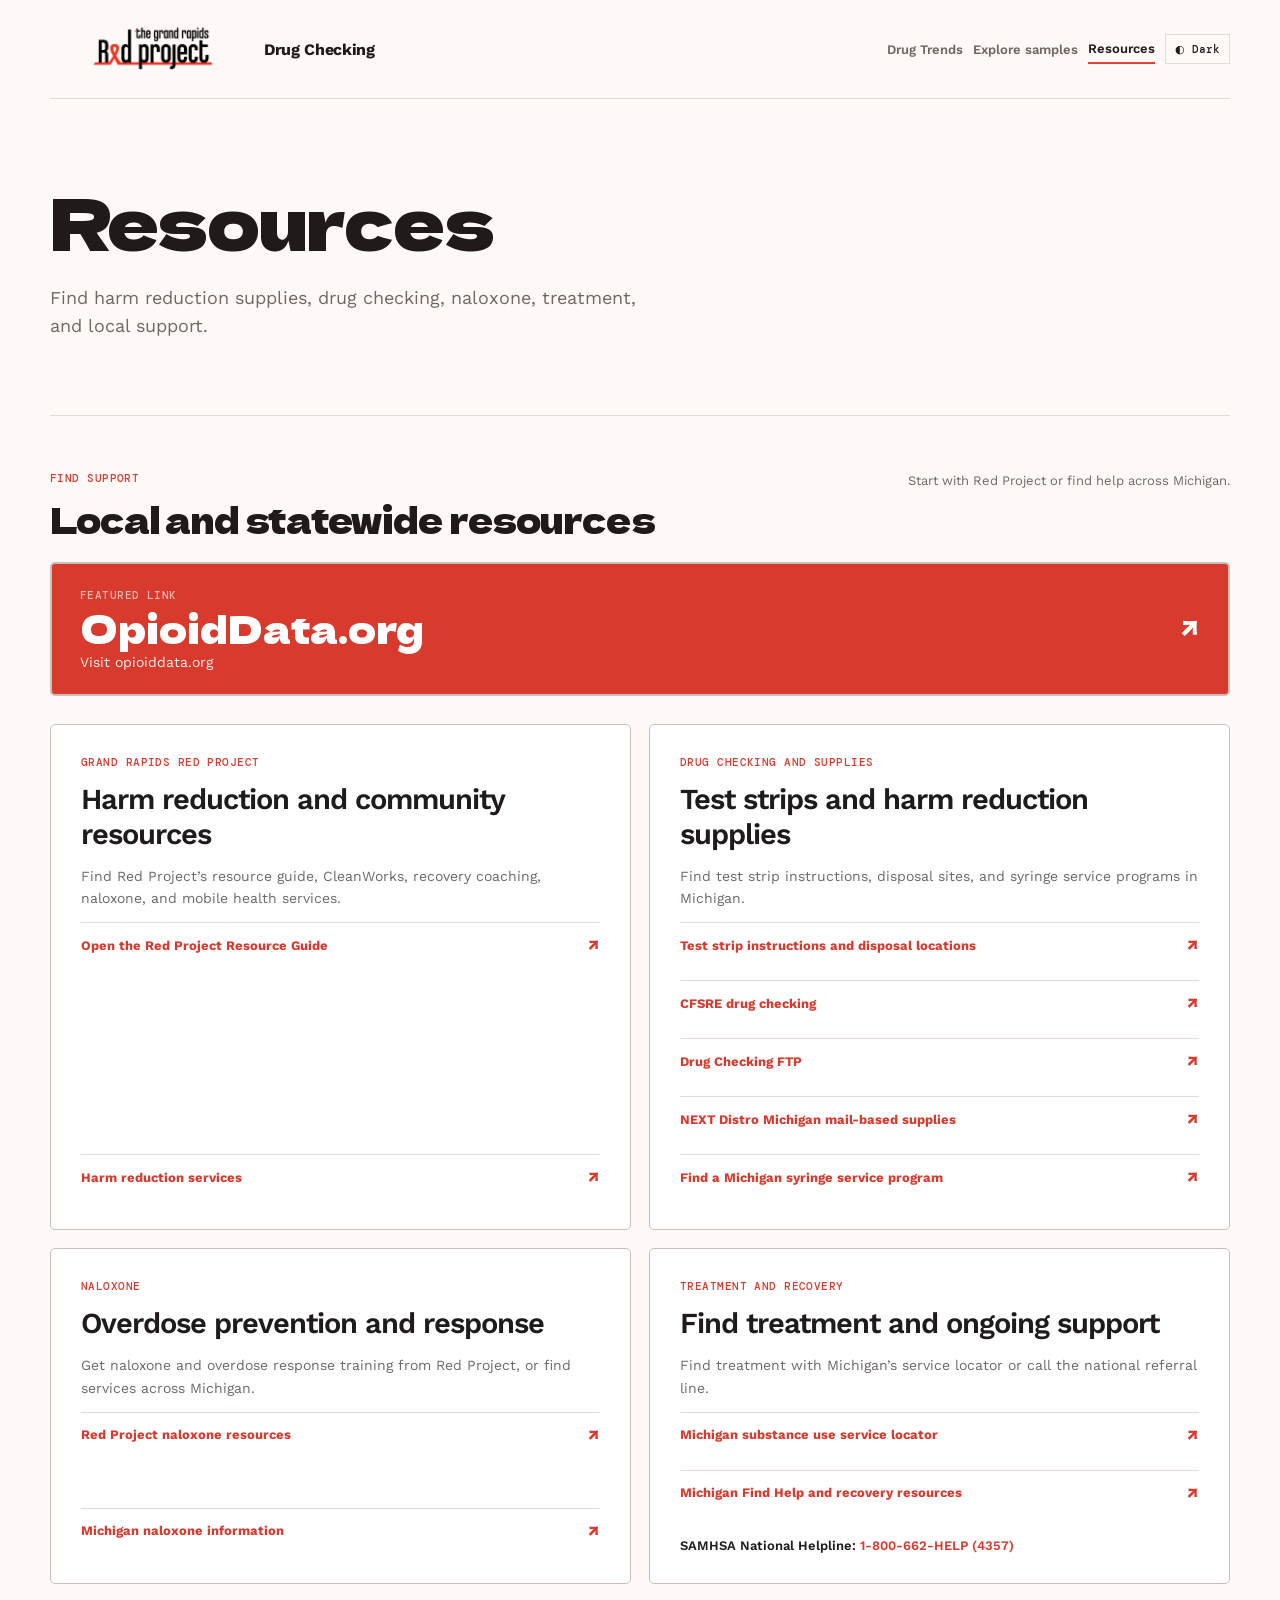
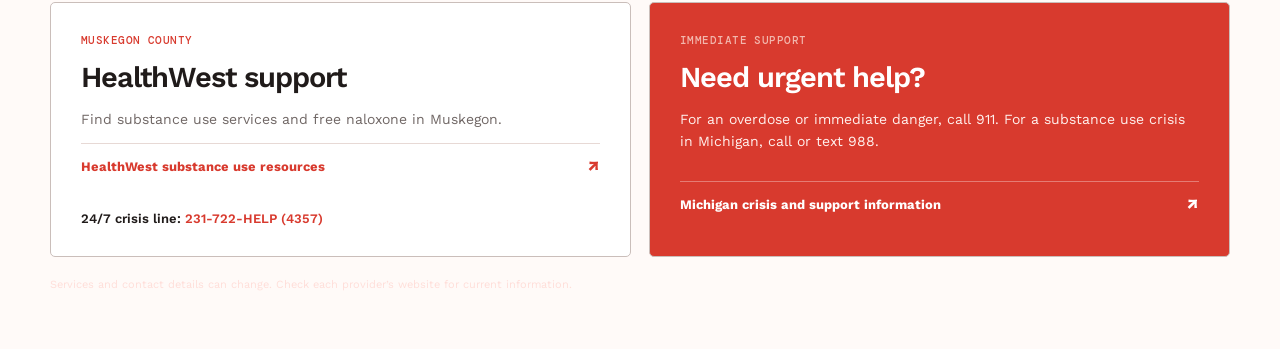
==== resources.html @ 9d1edda3 "Add Drug Checking FTP resource" ====
<!doctype html>
<html lang="en">
  <head>
    <meta charset="UTF-8" />
    <meta name="viewport" content="width=device-width, initial-scale=1.0" />
    <meta name="description" content="Local harm reduction, naloxone, drug checking, treatment, and support resources for West Michigan." />
    <title>StreetCheck | Resources</title>
    <link rel="preconnect" href="https://fonts.googleapis.com" />
    <link rel="preconnect" href="https://fonts.gstatic.com" crossorigin />
    <link href="https://fonts.googleapis.com/css2?family=DM+Mono:wght@400;500&family=Dela+Gothic+One&family=Work+Sans:wght@400;500;600;700;800&display=swap" rel="stylesheet" />
    <link rel="stylesheet" href="styles.css?v=drug-checking-header-1" />
  </head>
  <body>
    <main>
      <nav class="nav wrap"><a class="brand" href="index.html"><img class="brand-logo" src="assets/grand-rapids-red-project-logo.png" alt="Grand Rapids Red Project"><span class="brand-title">Drug Checking</span></a><div class="nav-actions"><a class="page-link" href="index.html">Drug Trends</a><a class="page-link" href="samples.html">Explore samples</a><a class="page-link active" href="resources.html" aria-current="page">Resources</a><button class="theme-toggle" id="themeToggle" type="button" aria-label="Switch to dark theme" title="Switch to dark theme"><span aria-hidden="true">◐</span><span class="theme-label">Dark</span></button></div></nav>
      <section class="hero wrap compact-hero">
        <h1>Resources</h1>
        <p class="hero-copy">Find harm reduction supplies, drug checking, naloxone, treatment, and local support.</p>
      </section>
      <section class="wrap section resources-section" aria-labelledby="resources-title">
        <div class="section-head"><div><p class="kicker">Find support</p><h2 id="resources-title">Local and statewide resources</h2></div><p class="muted">Start with Red Project or find help across Michigan.</p></div>
        <a class="panel resource-feature" href="https://opioiddata.org/" target="_blank" rel="noopener noreferrer"><span><span class="kicker">Featured link</span><strong>OpioidData.org</strong><span class="resource-feature-copy">Visit opioiddata.org</span></span><b aria-hidden="true">↗</b></a>
        <div class="resources-grid">
          <article class="panel resource-card">
            <p class="kicker">Grand Rapids Red Project</p><h2>Harm reduction and community resources</h2>
            <p>Find Red Project’s resource guide, CleanWorks, recovery coaching, naloxone, and mobile health services.</p>
            <a class="resource-link" href="https://www.redproject.org/resource-guide" target="_blank" rel="noopener noreferrer"><span>Open the Red Project Resource Guide</span><b aria-hidden="true">↗</b></a>
            <a class="resource-link" href="https://www.redproject.org/harm-reduction-services" target="_blank" rel="noopener noreferrer"><span>Harm reduction services</span><b aria-hidden="true">↗</b></a>
          </article>
          <article class="panel resource-card">
            <p class="kicker">Drug checking and supplies</p><h2>Test strips and harm reduction supplies</h2>
            <p>Find test strip instructions, disposal sites, and syringe service programs in Michigan.</p>
            <a class="resource-link" href="https://www.redproject.org/naloxone-boxes" target="_blank" rel="noopener noreferrer"><span>Test strip instructions and disposal locations</span><b aria-hidden="true">↗</b></a>
            <a class="resource-link" href="https://www.cfsre.org/nps-discovery/drug-checking" target="_blank" rel="noopener noreferrer"><span>CFSRE drug checking</span><b aria-hidden="true">↗</b></a>
            <a class="resource-link" href="https://www.drugcheckingftp.org/" target="_blank" rel="noopener noreferrer"><span>Drug Checking FTP</span><b aria-hidden="true">↗</b></a>
            <a class="resource-link" href="https://nextdistro.org/midistro" target="_blank" rel="noopener noreferrer"><span>NEXT Distro Michigan mail-based supplies</span><b aria-hidden="true">↗</b></a>
            <a class="resource-link" href="https://www.michigan.gov/mdhhs/keep-mi-healthy/mentalhealth/drugcontrol/syringe-service-programs/find-a-syringe-service-program-near-me" target="_blank" rel="noopener noreferrer"><span>Find a Michigan syringe service program</span><b aria-hidden="true">↗</b></a>
          </article>
          <article class="panel resource-card">
            <p class="kicker">Naloxone</p><h2>Overdose prevention and response</h2>
            <p>Get naloxone and overdose response training from Red Project, or find services across Michigan.</p>
            <a class="resource-link" href="https://www.redproject.org/naloxone-boxes" target="_blank" rel="noopener noreferrer"><span>Red Project naloxone resources</span><b aria-hidden="true">↗</b></a>
            <a class="resource-link" href="https://www.michigan.gov/opioids/find-help/naloxone-page" target="_blank" rel="noopener noreferrer"><span>Michigan naloxone information</span><b aria-hidden="true">↗</b></a>
          </article>
          <article class="panel resource-card">
            <p class="kicker">Treatment and recovery</p><h2>Find treatment and ongoing support</h2>
            <p>Find treatment with Michigan’s service locator or call the national referral line.</p>
            <a class="resource-link" href="https://www.michigan.gov/opioids/find-help/misud-locator" target="_blank" rel="noopener noreferrer"><span>Michigan substance use service locator</span><b aria-hidden="true">↗</b></a>
            <a class="resource-link" href="https://www.michigan.gov/opioids/find-help" target="_blank" rel="noopener noreferrer"><span>Michigan Find Help and recovery resources</span><b aria-hidden="true">↗</b></a>
            <p class="resource-contact">SAMHSA National Helpline: <a href="tel:18006624357">1-800-662-HELP (4357)</a></p>
          </article>
          <article class="panel resource-card">
            <p class="kicker">Muskegon County</p><h2>HealthWest support</h2>
            <p>Find substance use services and free naloxone in Muskegon.</p>
            <a class="resource-link" href="https://healthwest.net/substance-use-disorders/" target="_blank" rel="noopener noreferrer"><span>HealthWest substance use resources</span><b aria-hidden="true">↗</b></a>
            <p class="resource-contact">24/7 crisis line: <a href="tel:2317224357">231-722-HELP (4357)</a></p>
          </article>
          <article class="panel resource-card resource-alert">
            <p class="kicker">Immediate support</p><h2>Need urgent help?</h2>
            <p>For an overdose or immediate danger, call 911. For a substance use crisis in Michigan, call or text 988.</p>
            <a class="resource-link" href="https://www.michigan.gov/opioids/find-help" target="_blank" rel="noopener noreferrer"><span>Michigan crisis and support information</span><b aria-hidden="true">↗</b></a>
          </article>
        </div>
        <p class="fine-print resources-note">Services and contact details can change. Check each provider’s website for current information.</p>
      </section>
    </main>
    <script src="resources.js?v=1"></script>
  </body>
</html>
---- styles.css ----
:root{--ink:#201b1a;--pine:#d83a2e;--lime:#f2b7ad;--coral:#e34235;--paper:#fffaf8;--line:#e7d9d5;--muted:#706765;--surface:#ffffff;--on-ink:#ffffff} :root[data-theme="dark"]{--ink:#fff5f2;--pine:#ff8c7f;--lime:#f2b7ad;--coral:#ff7569;--paper:#211b1a;--line:#4b3936;--muted:#c1aeaa;--surface:#2d2422;--on-ink:#211b1a} *{box-sizing:border-box} html{scroll-behavior:smooth} body{margin:0;background:var(--paper);color:var(--ink);font-family:Work Sans,Arial,sans-serif}.wrap{width:min(1180px,calc(100% - 48px));margin:auto}.nav{display:flex;justify-content:space-between;align-items:center;padding:24px 0;border-bottom:1px solid var(--line)}.brand{display:flex;align-items:center;gap:9px;color:var(--ink);font-size:18px;font-weight:800;letter-spacing:-.6px;text-decoration:none}.mark{display:grid;place-items:center;width:27px;height:27px;border-radius:50%;background:var(--ink);color:var(--lime);font:500 14px 'DM Mono',monospace}.nav-actions,.local-status{display:flex;align-items:center;gap:10px}.local-status,.scope,.kicker,.badge,footer{font:500 11px 'DM Mono',monospace;letter-spacing:.04em;text-transform:uppercase}.local-status{color:var(--muted)}.local-status i{width:8px;height:8px;border-radius:50%;background:#53ac76;box-shadow:0 0 0 3px #dcebdd}.theme-toggle{display:flex;align-items:center;gap:7px;border:1px solid var(--line);background:transparent;color:var(--ink);padding:7px 9px;font:500 11px 'DM Mono',monospace;cursor:pointer}.theme-toggle:hover{background:var(--surface)}.hero{padding:86px 0 70px}.kicker{margin:0 0 15px;color:var(--pine)}h1,h2,p{margin-top:0}h1,h2{font-family:"Dela Gothic One",Impact,sans-serif;font-weight:400;letter-spacing:-.025em}h1{max-width:830px;margin-bottom:28px;font-size:clamp(38px,6vw,72px);line-height:.98;letter-spacing:-.025em}h1 em{color:var(--pine);font-family:"Dela Gothic One",Impact,sans-serif;font-weight:400;font-style:normal}h2{margin-bottom:0;font-size:clamp(23px,3vw,35px);line-height:1.08;letter-spacing:-.025em}.hero-copy{max-width:620px;color:var(--muted);font-size:18px;line-height:1.6}.scope{display:flex;flex-wrap:wrap;gap:8px;margin-top:31px}.scope span{padding:8px 10px;border:1px solid var(--line);border-radius:99px;color:var(--muted)}.section{padding:55px 0;border-top:1px solid var(--line)}.section-head,.panel-head{display:flex;align-items:start;justify-content:space-between;gap:20px}.muted{margin:0;color:var(--muted);font-size:13px;line-height:1.5}.metrics{display:grid;grid-template-columns:repeat(4,1fr);gap:12px;margin-top:28px}.metric{display:flex;min-height:145px;flex-direction:column;justify-content:space-between;padding:22px;border:1px solid var(--line);background:var(--surface)}.metric.highlight{border-color:var(--ink);background:var(--ink);color:var(--on-ink)}.metric .value{font-size:42px;font-weight:800;line-height:1;letter-spacing:-.07em}.metric .label{color:var(--muted);font:500 11px 'DM Mono',monospace;letter-spacing:.04em;text-transform:uppercase}.highlight .label{color:#b5c7c1}.grid-two{display:grid;grid-template-columns:1fr 1fr;gap:18px}.panel{min-width:0;padding:30px;border:1px solid var(--line);background:var(--surface)}.feature-panel{border-color:var(--pine);background:var(--pine);color:var(--on-ink)}.feature-panel .kicker{color:var(--lime)}.feature-copy{max-width:460px;margin:21px 0;color:#ffe7e3;line-height:1.6}.fine-print{margin:18px 0 0;color:#ffded9;font-size:11px;line-height:1.5}.signal-row{display:grid;grid-template-columns:130px 1fr 42px;gap:10px;align-items:center;margin:8px 0;font-size:12px}.signal-track,.stacked-bar{overflow:hidden;background:#8f312a;height:12px}.signal-fill{height:100%;background:var(--lime)}.signal-row strong,.count{font:500 12px 'DM Mono',monospace;text-align:right}.badge{padding:7px 9px;border-radius:99px;background:#fde9e5;color:var(--pine);white-space:nowrap}.stacked-bar{display:flex;height:20px;margin:32px 0 17px;background:var(--line)}.stacked-bar span{height:100%}.legend{display:flex;flex-wrap:wrap;gap:14px;color:var(--muted);font-size:12px}.legend span{display:flex;align-items:center;gap:6px}.dot{width:8px;height:8px;border-radius:50%}.rank-list{margin:22px 0 0;padding:0;list-style:none}.rank-list li{display:grid;grid-template-columns:28px 1fr 42px;gap:10px;align-items:center;padding:11px 0;border-bottom:1px solid var(--line);font-size:13px}.rank-list li:last-child{border-bottom:0}.rank{color:var(--muted);font:500 11px 'DM Mono',monospace}.substance{overflow:hidden;white-space:nowrap;text-overflow:ellipsis}.form-row{display:grid;grid-template-columns:minmax(110px,1.2fr) 2fr 38px;gap:12px;align-items:center;padding:10px 0;font-size:12px}.form-track{height:10px;background:var(--line)}.form-fill{height:100%;background:var(--coral)}.explorer{padding-bottom:75px}.filters{display:flex;gap:10px;margin:28px 0 16px}label{display:grid;flex:1;gap:6px;color:var(--muted);font:500 10px 'DM Mono',monospace;letter-spacing:.04em;text-transform:uppercase}label.search{flex:2}input,select{width:100%;padding:12px;border:1px solid var(--line);border-radius:0;outline-color:var(--pine);background:var(--surface);color:var(--ink);font:500 13px Work Sans,sans-serif}.results-count{margin-bottom:13px;color:var(--muted);font-size:13px}.table-scroll{overflow:auto;border:1px solid var(--line);background:var(--surface)}table{width:100%;min-width:920px;border-collapse:collapse;text-align:left}th{background:color-mix(in srgb,var(--surface) 82%,var(--line));color:var(--muted);font:500 10px 'DM Mono',monospace;letter-spacing:.04em;text-transform:uppercase}th,td{padding:13px 14px;border-bottom:1px solid var(--line);vertical-align:top;font-size:12px;line-height:1.45}td{max-width:270px}tbody tr:last-child td{border-bottom:0}.code{color:var(--pine);font-family:'DM Mono',monospace;white-space:nowrap}.pill{display:inline-block;padding:3px 7px;border-radius:99px;background:color-mix(in srgb,var(--surface) 65%,var(--line));font:500 10px 'DM Mono',monospace;white-space:nowrap}.pill.positive{background:#ffe0da;color:#9e2d22}:root[data-theme="dark"] .pill.positive{background:#5d332e;color:#ffd8d1} :root[data-theme="dark"] .badge{background:#49302c;color:#ffb4aa}.pager{display:flex;align-items:center;justify-content:flex-end;gap:13px;padding-top:15px;color:var(--muted);font:500 11px 'DM Mono',monospace}.pager button{padding:9px 12px;border:0;background:var(--ink);color:var(--on-ink);font:500 11px 'DM Mono',monospace;cursor:pointer}.pager button:disabled{opacity:.35;cursor:not-allowed}footer{display:flex;justify-content:space-between;gap:20px;padding:25px 0;border-top:1px solid var(--line);color:var(--muted);font-size:10px}.error{margin-top:120px;padding:40px;border:1px solid var(--line);background:var(--surface)}code{padding:3px 5px;background:color-mix(in srgb,var(--surface) 75%,var(--line))}@media(max-width:760px){.wrap{width:min(100% - 30px,1180px)}.hero{padding:57px 0 50px}.metrics,.grid-two{grid-template-columns:1fr 1fr}.grid-two{gap:12px}.panel{padding:22px}.filters,.section-head,footer{flex-direction:column}.section-head{gap:10px}}@media(max-width:500px){.metrics,.grid-two{grid-template-columns:1fr}.local-status{display:none}.nav-actions{gap:0}}

.page-link{padding:6px 0;color:var(--muted);font-size:13px;font-weight:600;text-decoration:none;white-space:nowrap}.page-link:hover,.page-link.active{color:var(--ink)}.page-link.active{border-bottom:2px solid var(--coral)}
.compact-hero{padding-bottom:56px}.trend-grid{display:grid;grid-template-columns:1fr 1fr;gap:18px;margin-top:28px}.trend-panel{padding:26px 24px}.trend-panel h2{font-size:clamp(20px,2.5vw,29px)}.chart-wrap{width:100%;margin-top:24px}.chart-wrap svg{display:block;width:100%;height:auto;overflow:visible}.chart-wrap text{fill:var(--muted);font:10px 'DM Mono',monospace}.chart-grid{stroke:var(--line);stroke-width:1}.axis-title{fill:var(--muted);font-size:9px!important}.trend-line{fill:none;stroke:var(--ink);stroke-width:2.5;stroke-linejoin:round;stroke-linecap:round}.chart-legend{display:flex;flex-wrap:wrap;gap:18px;margin-top:7px;color:var(--muted);font-size:11px}.chart-legend span{display:flex;align-items:center;gap:7px}.legend-swatch{width:9px;height:9px;border-radius:2px}.xylazine-swatch{background:var(--lime);border:1px solid #a4c43a}.medetomidine-swatch{background:var(--coral)}.legend-line{width:18px;border-top:2px solid var(--ink)}.trend-note{max-width:760px;margin-top:19px;color:var(--muted)}.trend-copy{margin:20px 0 0;color:var(--muted);font-size:15px;line-height:1.7}.text-link,.record-link{color:var(--pine);font-weight:700;text-decoration:none}.text-link{display:inline-block;margin-top:18px}.text-link:hover,.record-link:hover{text-decoration:underline}.metrics .metric:last-child .value{font-size:clamp(20px,2.3vw,32px)}.record-link{font-family:'DM Mono',monospace}
@media(max-width:900px){.nav-actions{gap:12px}}
@media(max-width:680px){.nav{align-items:flex-start;gap:12px}.nav-actions{flex-wrap:wrap;justify-content:flex-end;gap:10px 14px}.trend-grid{grid-template-columns:1fr}.trend-panel{padding:22px 18px}.compact-hero{padding-bottom:45px}}
.detail-link{display:inline-block;padding:7px 9px;border:1px solid var(--pine);background:transparent;color:var(--pine);font:700 11px Work Sans,sans-serif;text-decoration:none;white-space:nowrap;cursor:pointer}.detail-link:hover,.detail-link[aria-expanded="true"]{background:var(--pine);color:var(--on-ink)}
.trends-hero{display:grid;grid-template-columns:minmax(0,1.05fr) minmax(320px,.95fr);align-items:center;gap:36px}.trends-hero-copy{min-width:0}.trends-banner{width:100%;margin:0;overflow:hidden;border:1px solid var(--line);border-radius:14px;background:var(--surface);box-shadow:0 10px 28px #1b293315}.trends-banner img{display:block;width:100%;height:auto}@media(max-width:680px){.trends-hero{grid-template-columns:1fr;gap:26px}.trends-banner{width:min(100%,540px);justify-self:center}}
.xylazine-line{border-color:#a4c43a}.medetomidine-line{border-color:var(--coral)}
.record-detail-cell{padding:18px;background:var(--paper)}.sample-detail-grid{display:grid;grid-template-columns:repeat(4,minmax(0,1fr));gap:1px;overflow:hidden;border:1px solid var(--line);background:var(--line)}.sample-detail-grid .detail-item{min-width:0;min-height:98px;padding:15px;background:var(--surface)}.sample-detail-grid .detail-item span{display:block;margin-bottom:10px;overflow:hidden;color:var(--muted);font:500 10px 'DM Mono',monospace;letter-spacing:.05em;text-overflow:ellipsis;text-transform:uppercase;white-space:nowrap}.sample-detail-grid .detail-item strong{display:block;overflow-wrap:anywhere;font-size:13px;line-height:1.5}
@media(max-width:900px){.sample-detail-grid{grid-template-columns:repeat(3,minmax(0,1fr))}}
@media(max-width:600px){.sample-detail-grid{grid-template-columns:repeat(2,minmax(0,1fr))}.record-detail-cell{padding:10px}}
.expected-grid{display:grid;grid-template-columns:1fr 1fr;gap:18px;margin-top:26px}.expected-panel{padding:25px}.expected-panel h2{font-size:clamp(21px,2.4vw,30px);line-height:1.12}.expected-chart{display:grid;gap:20px;margin-top:28px}.expected-row-head{display:flex;align-items:baseline;justify-content:space-between;gap:12px;font-size:13px;font-weight:700}.expected-row-head strong{font:700 21px 'DM Mono',monospace}.expected-track{height:12px;margin-top:9px;overflow:hidden;background:color-mix(in srgb,var(--surface) 55%,var(--line))}.expected-track span{display:block;height:100%;background:var(--pine);transition:width .25s ease}#xylazineExpected .expected-track span{background:#e6a04a}#medetomidineExpected .expected-track span{background:var(--coral)}.expected-row p{margin:6px 0 0;color:var(--muted);font:500 11px 'DM Mono',monospace}.expected-note{max-width:820px;margin-top:18px;color:var(--muted)}
@media(max-width:680px){.expected-grid{grid-template-columns:1fr}.expected-panel{padding:22px 18px}}
.date-range-toolbar{display:grid;gap:12px;padding:20px 0 17px;border-bottom:1px solid var(--line)}.date-toolbar-heading{display:flex;justify-content:space-between;align-items:baseline;gap:18px}.date-toolbar-heading .kicker{margin:0}.date-toolbar-heading .muted{font-size:12px}.date-controls{display:grid;grid-template-columns:minmax(150px,1fr) minmax(150px,1fr) auto auto;align-items:end;gap:10px;max-width:820px}.date-controls label{min-width:0}.date-controls input{padding:10px}.range-button{min-height:40px;padding:9px 14px;border:1px solid var(--ink);background:var(--ink);color:var(--on-ink);font:700 11px Work Sans,sans-serif;white-space:nowrap;cursor:pointer}.range-button:hover{opacity:.84}.range-button.secondary{background:transparent;color:var(--ink)}.date-range-status{margin:0;color:var(--muted);font:500 11px 'DM Mono',monospace}.date-range-error{margin:0;color:#a52d22;font-size:12px}:root[data-theme="dark"] .date-range-error{color:#ff9e90}
@media(max-width:650px){.date-toolbar-heading{align-items:flex-start;flex-direction:column;gap:5px}.date-controls{grid-template-columns:1fr 1fr}.range-button{width:100%}}
.location-filter{display:flex;align-items:center;gap:12px;flex-wrap:wrap}.location-filter-label{color:var(--muted);font:500 11px 'DM Mono',monospace;text-transform:uppercase;letter-spacing:.04em}.location-buttons{display:inline-flex;border:1px solid var(--line);border-radius:4px;overflow:hidden}.location-button{min-height:36px;padding:8px 14px;border:0;border-right:1px solid var(--line);background:var(--surface);color:var(--ink);font:700 11px Work Sans,sans-serif;cursor:pointer}.location-button:last-child{border-right:0}.location-button[aria-pressed="true"]{background:var(--ink);color:var(--on-ink)}.location-button:focus-visible{outline:2px solid var(--pine);outline-offset:-3px}

.sample-detail-grid{gap:14px 16px;overflow:visible;border:0;background:transparent}.sample-detail-grid .detail-item{padding:18px;border:1px solid var(--line)}

.brand-logo{display:block;width:clamp(155px,18vw,205px);height:auto;max-height:50px;object-fit:contain}
@media(max-width:500px){.brand-logo{width:145px;max-height:42px}}

.result-cell{min-width:210px;max-width:380px;white-space:normal;line-height:1.5;overflow-wrap:anywhere}.table-scroll table{min-width:1120px}.sample-detail-grid .detail-item{line-height:1.5}

.detail-section{grid-column:1/-1;padding:2px 0 12px}.detail-section h3{margin:0 0 12px;color:var(--pine);font-size:14px;font-weight:700}.detail-group{display:grid;grid-template-columns:repeat(4,minmax(0,1fr));gap:12px 14px}.detail-section + .detail-section{padding-top:18px;border-top:1px solid var(--line)}@media(max-width:900px){.detail-group{grid-template-columns:repeat(3,minmax(0,1fr))}}@media(max-width:600px){.detail-group{grid-template-columns:repeat(2,minmax(0,1fr))}}

.hours-strip{display:grid;grid-template-columns:minmax(150px,.7fr) 1fr 1fr;gap:12px;align-items:stretch;padding-top:20px}.hours-heading{display:flex;flex-direction:column;justify-content:center}.hours-heading .kicker{margin:0 0 5px}.hours-heading h2{font-size:clamp(21px,2.3vw,28px)}.hours-card{display:grid;grid-template-columns:1fr auto;gap:4px 12px;align-content:center;padding:15px 18px;border:1px solid var(--line);background:var(--surface)}.hours-card span{font-size:13px;font-weight:700}.hours-card strong{grid-column:2;grid-row:1/3;align-self:center;color:var(--pine);font-size:17px;white-space:nowrap}.hours-card small{color:var(--muted);font:500 10px 'DM Mono',monospace;letter-spacing:.03em;text-transform:uppercase}@media(max-width:600px){.hours-strip{grid-template-columns:1fr 1fr;padding-top:14px}.hours-heading{grid-column:1/-1}.hours-card{padding:13px 12px;grid-template-columns:1fr}.hours-card strong{grid-column:1;grid-row:auto}.hours-card small{grid-row:auto}}

.range-presets{display:flex;gap:8px;align-self:end}.range-button.secondary[aria-pressed="true"]{border-color:var(--pine);background:var(--pine);color:var(--on-ink)}@media(max-width:650px){.range-presets{grid-column:1/-1}.range-presets .range-button{flex:1}}

.town-cell{min-width:125px;max-width:155px;white-space:normal;overflow-wrap:anywhere;font-weight:600}
@media(max-width:680px){
  .table-scroll{overflow:visible;border:0;background:transparent}
  .table-scroll table{display:block;width:100%;min-width:0}
  .table-scroll thead{display:none}
  .table-scroll tbody{display:grid;gap:12px;width:100%}
  .table-scroll tbody tr:not(.record-detail-row){display:grid;grid-template-columns:minmax(0,1fr);border:1px solid var(--line);background:var(--surface)}
  .table-scroll tbody tr:not(.record-detail-row) td{display:grid;grid-template-columns:88px minmax(0,1fr);gap:12px;align-items:start;width:auto;max-width:none;min-width:0;padding:11px 12px;border-bottom:1px solid var(--line);font-size:13px;line-height:1.45}
  .table-scroll tbody tr:not(.record-detail-row) td::before{content:attr(data-label);color:var(--muted);font:500 10px 'DM Mono',monospace;letter-spacing:.04em;text-transform:uppercase}
  .table-scroll tbody tr:not(.record-detail-row) td:last-child{border-bottom:0}
  .table-scroll tbody tr:not(.record-detail-row) .result-cell{min-width:0;max-width:none;overflow-wrap:anywhere}
  .table-scroll tbody tr:not(.record-detail-row) .town-cell{min-width:0;max-width:none}
  .table-scroll tbody tr:not(.record-detail-row) .detail-link{justify-self:start}
  .table-scroll tbody tr.record-detail-row[hidden]{display:none!important}
  .table-scroll tbody tr.record-detail-row:not([hidden]){display:block;border:1px solid var(--line);background:var(--paper)}
  .table-scroll td.record-detail-cell{display:block;width:100%;max-width:none;padding:12px}
  .table-scroll td.record-detail-cell::before{display:none}
  .sample-detail-grid{display:block;overflow:visible;border:0;background:transparent}
  .detail-section{padding:4px 0 12px}
  .detail-section h3{margin-bottom:9px}
  .detail-group{grid-template-columns:minmax(0,1fr);gap:8px}
  .detail-group .detail-item{min-height:0;padding:13px}
  .sample-detail-grid .detail-item span{white-space:normal}
}
@media(max-width:390px){.table-scroll tbody tr:not(.record-detail-row) td{grid-template-columns:76px minmax(0,1fr);gap:8px;padding:10px}.brand-logo{width:130px}}
.lab-average-card{display:flex;align-items:center;gap:20px;max-width:720px;margin-top:25px;padding:22px 26px;border:1px solid var(--line);background:var(--surface)}.lab-average-card>strong{color:var(--pine);font:400 clamp(48px,8vw,76px)/1 'Dela Gothic One',Impact,sans-serif}.lab-average-card h3{margin:0 0 7px;font-size:16px}.lab-average-card p{margin:0;color:var(--muted);font:500 11px 'DM Mono',monospace}.lab-average-note{max-width:780px}@media(max-width:500px){.lab-average-card{gap:15px;padding:17px}.lab-average-card>strong{font-size:54px}}

.reading-panel{max-width:780px}
.resource-feature{display:flex;align-items:center;justify-content:space-between;gap:20px;margin-top:24px;padding:24px 28px;border:2px solid var(--pine);background:var(--pine);color:var(--on-ink);text-decoration:none;transition:transform .18s ease,box-shadow .18s ease}.resource-feature:hover{transform:translateY(-2px);box-shadow:0 12px 28px #1a2a1d22}.resource-feature>span{display:grid;gap:7px}.resource-feature .kicker{margin:0;color:var(--lime)}.resource-feature strong{font-family:'Dela Gothic One',sans-serif;font-size:clamp(24px,3.3vw,38px);font-weight:400;line-height:1}.resource-feature-copy{font-size:14px;color:#fff0ed}.resource-feature>b{font-size:28px}.resources-grid{display:grid;grid-template-columns:repeat(2,minmax(0,1fr));gap:18px;margin-top:28px}.resource-card{display:flex;min-width:0;flex-direction:column;align-items:stretch;gap:13px}.resource-card .kicker{margin:0}.resource-card h2{font-size:clamp(21px,2.4vw,29px);line-height:1.12}.resource-card>p:not(.kicker):not(.resource-contact){margin:0;color:var(--muted);font-size:14px;line-height:1.6}.resource-link{display:flex;align-items:center;justify-content:space-between;gap:14px;padding:12px 0;border-top:1px solid var(--line);color:var(--pine);font-size:13px;font-weight:700;text-decoration:none}.resource-link:last-of-type{margin-top:auto}.resource-link:hover span{text-decoration:underline}.resource-link b{flex:none;font-size:17px}.resource-contact{margin:auto 0 0;padding-top:10px;color:var(--ink);font-size:13px;font-weight:600}.resource-contact a{color:var(--pine);text-decoration:none}.resource-contact a:hover{text-decoration:underline}.resource-alert{border-color:var(--pine);background:var(--pine);color:var(--on-ink)}.resource-alert .kicker{color:var(--lime)}.resource-alert>p:not(.kicker){color:#fff0ed!important}.resource-alert .resource-link{border-color:#ffffff55;color:var(--on-ink)}.resources-note{margin-top:20px}
@media(max-width:680px){.resources-grid{grid-template-columns:1fr;gap:13px}.resource-card{gap:11px;padding:22px}.resource-card h2{font-size:23px}.resource-feature{padding:22px}}
.brand-title{color:var(--ink);font-size:16px;font-weight:700;letter-spacing:-.02em;white-space:nowrap}@media(max-width:680px){.nav{flex-wrap:wrap}.brand-logo{width:clamp(120px,34vw,165px);max-height:42px}.brand-title{font-size:15px}.nav-actions{width:100%;justify-content:flex-start}}@media(max-width:390px){.brand-logo{width:112px}.brand-title{font-size:14px}}
.trend-filter-controls{display:grid;grid-template-columns:minmax(210px,1fr) minmax(280px,1.5fr);align-items:end;gap:16px;padding:18px 0}.trend-select-label,.trend-control-label{display:grid;gap:7px;color:var(--muted);font:500 11px 'DM Mono',monospace;letter-spacing:.04em;text-transform:uppercase}.trend-select-label select{min-height:42px;padding:10px;background:var(--surface);color:var(--ink);font:500 13px Work Sans,sans-serif;text-transform:none}.contaminant-filter{display:grid;gap:7px}.contaminant-filter details{position:relative}.contaminant-filter summary{display:flex;align-items:center;justify-content:space-between;min-height:42px;padding:10px 12px;border:1px solid var(--line);background:var(--surface);color:var(--ink);font:500 13px Work Sans,sans-serif;cursor:pointer;list-style:none}.contaminant-filter summary::-webkit-details-marker{display:none}.contaminant-filter summary::after{content:'▾';margin-left:12px;color:var(--muted)}.contaminant-menu{position:absolute;z-index:20;top:calc(100% + 5px);left:0;width:min(440px,calc(100vw - 36px));padding:12px;border:1px solid var(--line);background:var(--surface);box-shadow:0 10px 28px #1b293322}.contaminant-menu>input{padding:9px}.contaminant-options{display:grid;max-height:240px;overflow:auto;margin-top:9px;border:1px solid var(--line)}.contaminant-option{display:flex;grid-template-columns:auto 1fr;align-items:center;gap:9px;padding:8px 9px;color:var(--ink);font:500 12px Work Sans,sans-serif;letter-spacing:normal;text-transform:none;cursor:pointer}.contaminant-option:hover{background:color-mix(in srgb,var(--surface) 75%,var(--line))}.contaminant-option input{width:15px;height:15px;flex:none;margin:0;accent-color:var(--pine)}.contaminant-empty{margin:0;padding:12px;color:var(--muted);font-size:12px}.clear-contaminants{margin-top:10px;padding:7px 10px;border:1px solid var(--line);background:transparent;color:var(--ink);font:600 12px Work Sans,sans-serif;cursor:pointer}.trend-legend-swatch{width:9px;height:9px;border-radius:2px;flex:none}.chart-empty-message{fill:var(--muted)!important;font:500 13px Work Sans,sans-serif!important}@media(max-width:650px){.trend-filter-controls{grid-template-columns:1fr;gap:13px}.contaminant-menu{position:static;width:100%;margin-top:5px}}
.lab-average-note{color:var(--ink);font-size:14px;font-weight:500;line-height:1.6}

/* Give information panels a quieter, more editorial feel. */
.panel,.metric,.hours-card,.resource-card,.lab-average-card,.trends-banner{
  border-radius:5px;
}
.panel{
  border-color:color-mix(in srgb,var(--line) 76%,var(--muted));
}
.panel h2{
  font-family:Work Sans,Arial,sans-serif;
  font-weight:600;
  letter-spacing:-.035em;
  line-height:1.2;
}
.feature-panel,.resource-alert{border-radius:5px}
.metric:not(.highlight){border-color:color-mix(in srgb,var(--line) 76%,var(--muted))}
.trends-banner{box-shadow:0 5px 18px #1b29330d}
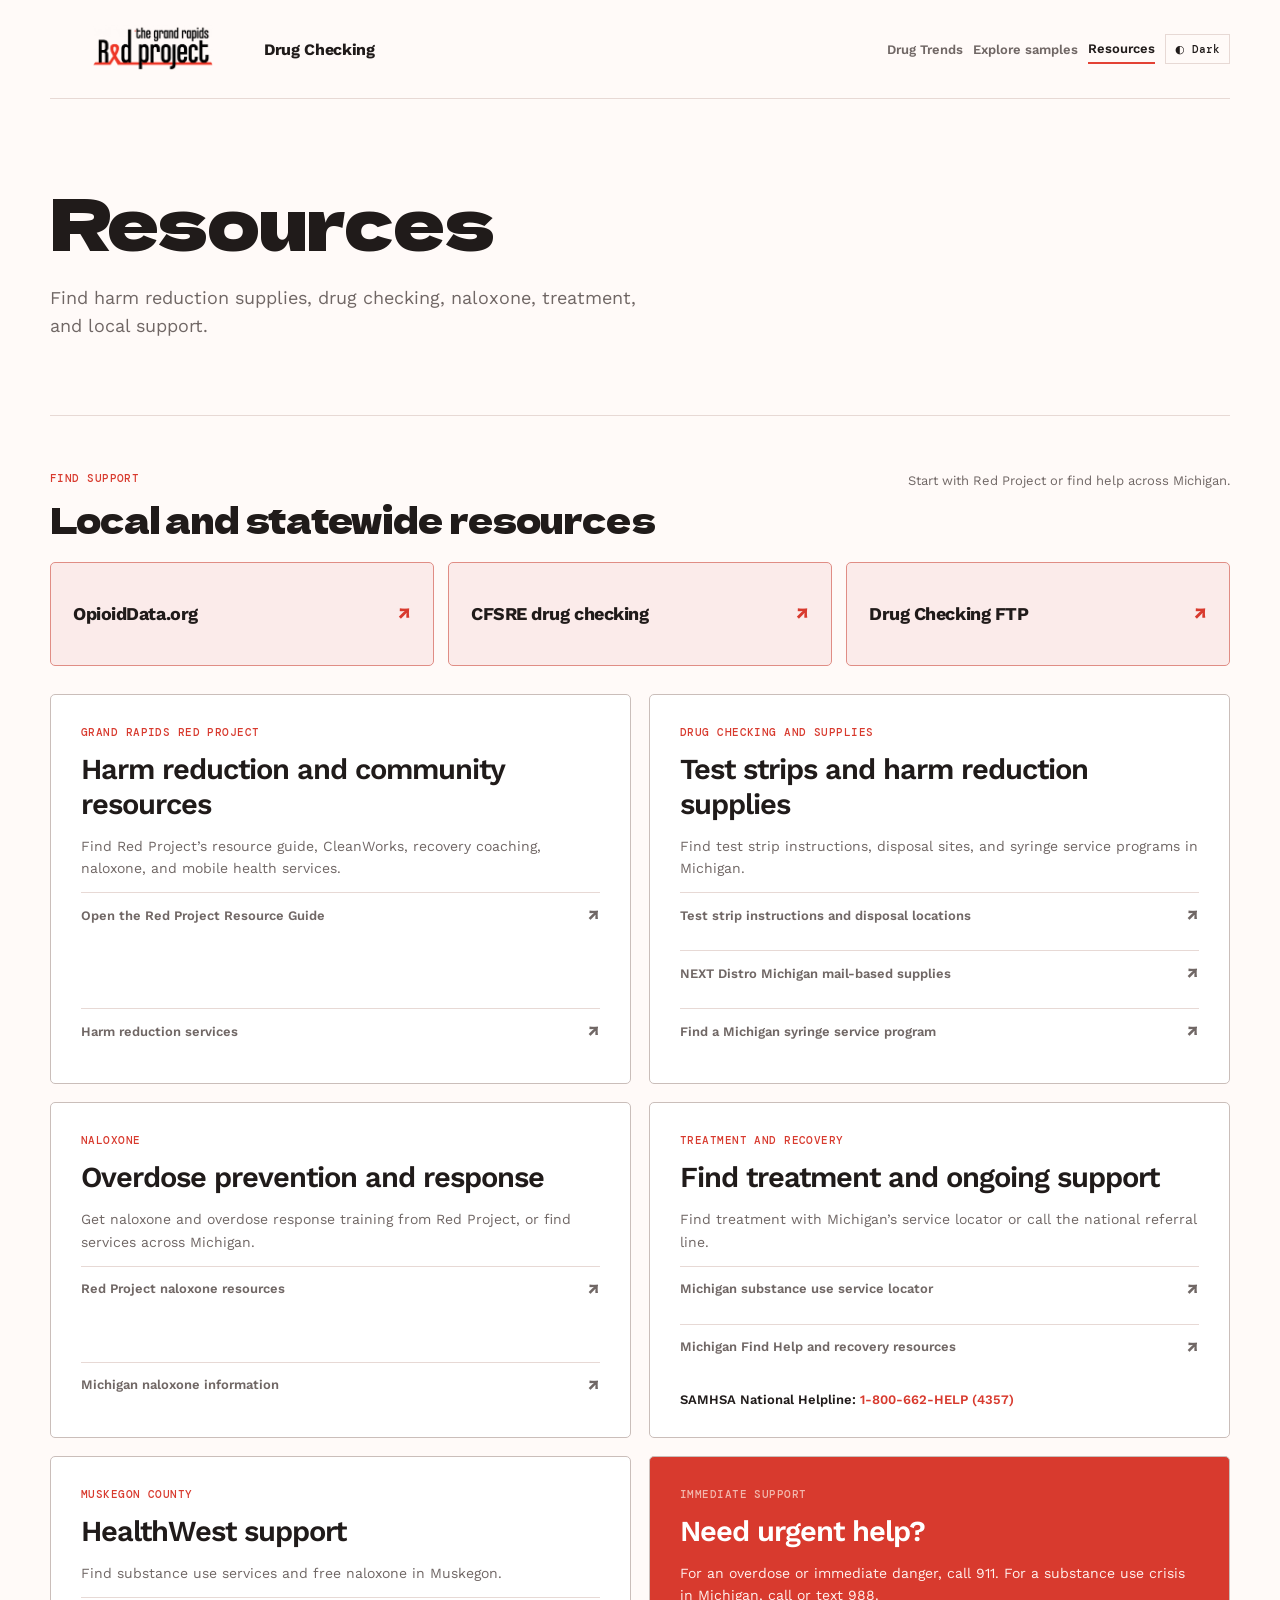
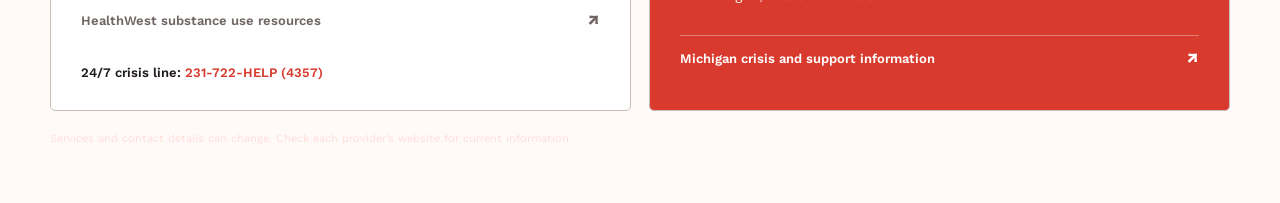
==== commit a44fcf8b: "Prioritize key drug checking resources" ====
--- a/resources.html
+++ b/resources.html
@@ -8,7 +8,7 @@
     <link rel="preconnect" href="https://fonts.googleapis.com" />
     <link rel="preconnect" href="https://fonts.gstatic.com" crossorigin />
     <link href="https://fonts.googleapis.com/css2?family=DM+Mono:wght@400;500&family=Dela+Gothic+One&family=Work+Sans:wght@400;500;600;700;800&display=swap" rel="stylesheet" />
-    <link rel="stylesheet" href="styles.css?v=drug-checking-header-1" />
+    <link rel="stylesheet" href="styles.css?v=priority-resources-1" />
   </head>
   <body>
     <main>
@@ -19,7 +19,11 @@
       </section>
       <section class="wrap section resources-section" aria-labelledby="resources-title">
         <div class="section-head"><div><p class="kicker">Find support</p><h2 id="resources-title">Local and statewide resources</h2></div><p class="muted">Start with Red Project or find help across Michigan.</p></div>
-        <a class="panel resource-feature" href="https://opioiddata.org/" target="_blank" rel="noopener noreferrer"><span><span class="kicker">Featured link</span><strong>OpioidData.org</strong><span class="resource-feature-copy">Visit opioiddata.org</span></span><b aria-hidden="true">↗</b></a>
+        <div class="priority-resources" aria-label="Featured resources">
+          <a class="panel priority-resource" href="https://opioiddata.org/" target="_blank" rel="noopener noreferrer"><strong>OpioidData.org</strong><b aria-hidden="true">↗</b></a>
+          <a class="panel priority-resource" href="https://www.cfsre.org/nps-discovery/drug-checking" target="_blank" rel="noopener noreferrer"><strong>CFSRE drug checking</strong><b aria-hidden="true">↗</b></a>
+          <a class="panel priority-resource" href="https://www.drugcheckingftp.org/" target="_blank" rel="noopener noreferrer"><strong>Drug Checking FTP</strong><b aria-hidden="true">↗</b></a>
+        </div>
         <div class="resources-grid">
           <article class="panel resource-card">
             <p class="kicker">Grand Rapids Red Project</p><h2>Harm reduction and community resources</h2>
@@ -31,8 +35,6 @@
             <p class="kicker">Drug checking and supplies</p><h2>Test strips and harm reduction supplies</h2>
             <p>Find test strip instructions, disposal sites, and syringe service programs in Michigan.</p>
             <a class="resource-link" href="https://www.redproject.org/naloxone-boxes" target="_blank" rel="noopener noreferrer"><span>Test strip instructions and disposal locations</span><b aria-hidden="true">↗</b></a>
-            <a class="resource-link" href="https://www.cfsre.org/nps-discovery/drug-checking" target="_blank" rel="noopener noreferrer"><span>CFSRE drug checking</span><b aria-hidden="true">↗</b></a>
-            <a class="resource-link" href="https://www.drugcheckingftp.org/" target="_blank" rel="noopener noreferrer"><span>Drug Checking FTP</span><b aria-hidden="true">↗</b></a>
             <a class="resource-link" href="https://nextdistro.org/midistro" target="_blank" rel="noopener noreferrer"><span>NEXT Distro Michigan mail-based supplies</span><b aria-hidden="true">↗</b></a>
             <a class="resource-link" href="https://www.michigan.gov/mdhhs/keep-mi-healthy/mentalhealth/drugcontrol/syringe-service-programs/find-a-syringe-service-program-near-me" target="_blank" rel="noopener noreferrer"><span>Find a Michigan syringe service program</span><b aria-hidden="true">↗</b></a>
           </article>
--- a/styles.css
+++ b/styles.css
@@ -79,3 +79,14 @@
 .feature-panel,.resource-alert{border-radius:5px}
 .metric:not(.highlight){border-color:color-mix(in srgb,var(--line) 76%,var(--muted))}
 .trends-banner{box-shadow:0 5px 18px #1b29330d}
+
+.priority-resources{display:grid;grid-template-columns:repeat(3,minmax(0,1fr));gap:14px;margin:24px 0}
+.priority-resource{display:flex;min-height:104px;align-items:center;justify-content:space-between;gap:14px;padding:22px;border-color:color-mix(in srgb,var(--pine) 48%,var(--line));background:color-mix(in srgb,var(--surface) 90%,var(--pine));color:var(--ink);text-decoration:none;transition:background .18s ease,border-color .18s ease,transform .18s ease}
+.priority-resource strong{font-size:18px;font-weight:700;letter-spacing:-.025em}
+.priority-resource b{flex:none;color:var(--pine);font-size:19px}
+.priority-resource:hover{transform:translateY(-2px);border-color:var(--pine);background:var(--surface)}
+.resources-grid .resource-link{color:var(--muted);font-weight:600}
+.resources-grid .resource-link:hover{color:var(--pine)}
+.resources-grid .resource-alert .resource-link{color:var(--on-ink)}
+.resources-grid .resource-alert .resource-link:hover{color:var(--on-ink)}
+@media(max-width:680px){.priority-resources{grid-template-columns:1fr;gap:10px}.priority-resource{min-height:76px;padding:18px}}
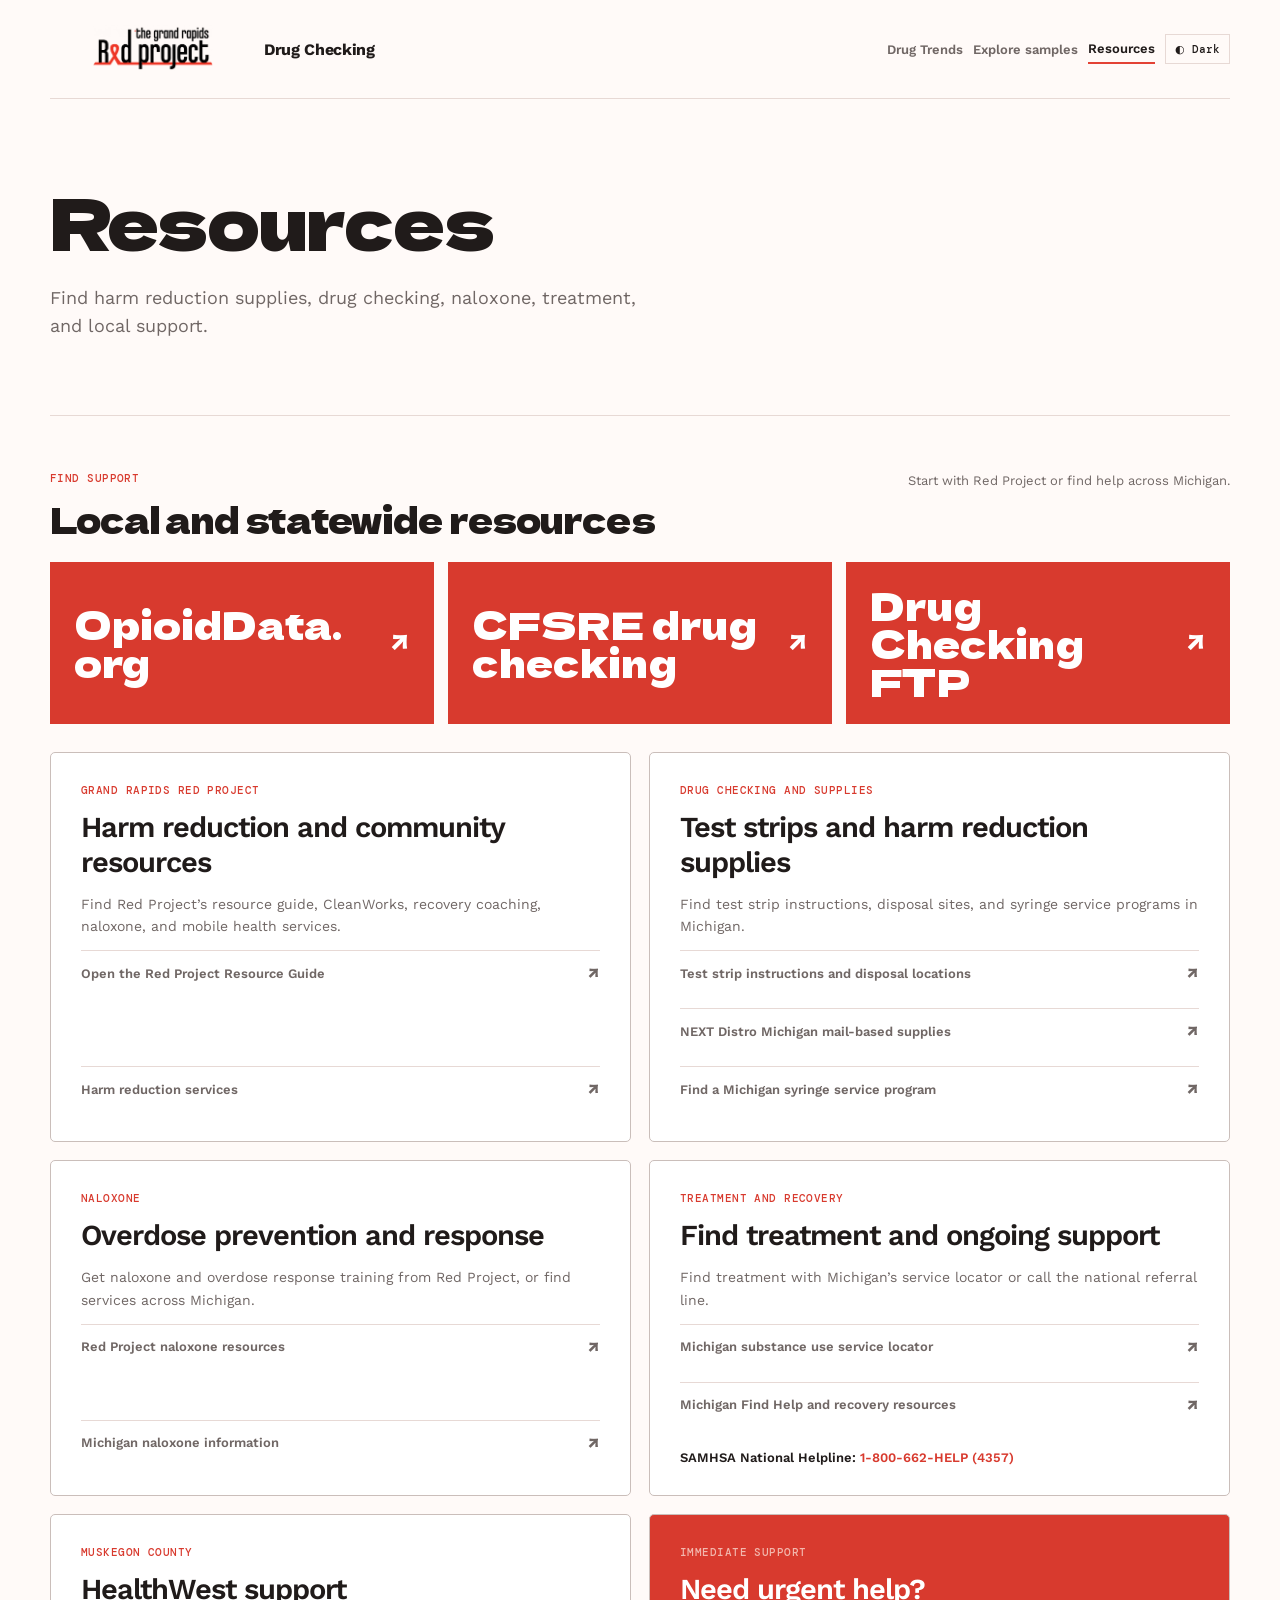
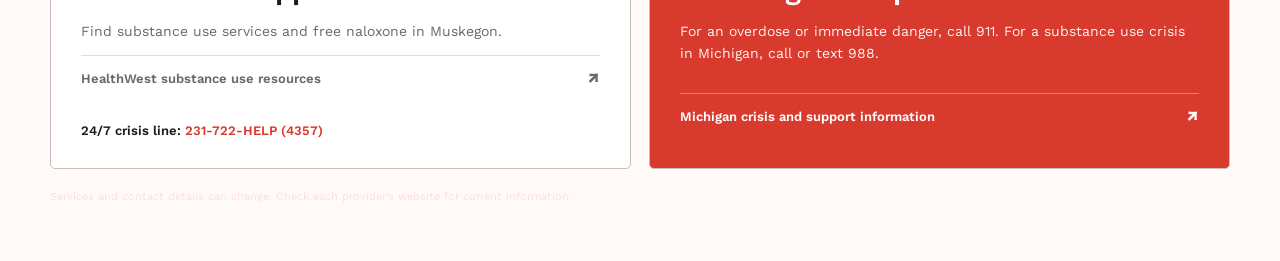
==== commit 3dc6c3cd: "Match featured resource banner styling" ====
--- a/resources.html
+++ b/resources.html
@@ -8,7 +8,7 @@
     <link rel="preconnect" href="https://fonts.googleapis.com" />
     <link rel="preconnect" href="https://fonts.gstatic.com" crossorigin />
     <link href="https://fonts.googleapis.com/css2?family=DM+Mono:wght@400;500&family=Dela+Gothic+One&family=Work+Sans:wght@400;500;600;700;800&display=swap" rel="stylesheet" />
-    <link rel="stylesheet" href="styles.css?v=priority-resources-1" />
+    <link rel="stylesheet" href="styles.css?v=priority-resources-2" />
   </head>
   <body>
     <main>
@@ -20,9 +20,9 @@
       <section class="wrap section resources-section" aria-labelledby="resources-title">
         <div class="section-head"><div><p class="kicker">Find support</p><h2 id="resources-title">Local and statewide resources</h2></div><p class="muted">Start with Red Project or find help across Michigan.</p></div>
         <div class="priority-resources" aria-label="Featured resources">
-          <a class="panel priority-resource" href="https://opioiddata.org/" target="_blank" rel="noopener noreferrer"><strong>OpioidData.org</strong><b aria-hidden="true">↗</b></a>
-          <a class="panel priority-resource" href="https://www.cfsre.org/nps-discovery/drug-checking" target="_blank" rel="noopener noreferrer"><strong>CFSRE drug checking</strong><b aria-hidden="true">↗</b></a>
-          <a class="panel priority-resource" href="https://www.drugcheckingftp.org/" target="_blank" rel="noopener noreferrer"><strong>Drug Checking FTP</strong><b aria-hidden="true">↗</b></a>
+          <a class="resource-feature priority-resource" href="https://opioiddata.org/" target="_blank" rel="noopener noreferrer"><span><strong>OpioidData.org</strong></span><b aria-hidden="true">↗</b></a>
+          <a class="resource-feature priority-resource" href="https://www.cfsre.org/nps-discovery/drug-checking" target="_blank" rel="noopener noreferrer"><span><strong>CFSRE drug checking</strong></span><b aria-hidden="true">↗</b></a>
+          <a class="resource-feature priority-resource" href="https://www.drugcheckingftp.org/" target="_blank" rel="noopener noreferrer"><span><strong>Drug Checking FTP</strong></span><b aria-hidden="true">↗</b></a>
         </div>
         <div class="resources-grid">
           <article class="panel resource-card">
--- a/styles.css
+++ b/styles.css
@@ -81,12 +81,11 @@
 .trends-banner{box-shadow:0 5px 18px #1b29330d}
 
 .priority-resources{display:grid;grid-template-columns:repeat(3,minmax(0,1fr));gap:14px;margin:24px 0}
-.priority-resource{display:flex;min-height:104px;align-items:center;justify-content:space-between;gap:14px;padding:22px;border-color:color-mix(in srgb,var(--pine) 48%,var(--line));background:color-mix(in srgb,var(--surface) 90%,var(--pine));color:var(--ink);text-decoration:none;transition:background .18s ease,border-color .18s ease,transform .18s ease}
-.priority-resource strong{font-size:18px;font-weight:700;letter-spacing:-.025em}
-.priority-resource b{flex:none;color:var(--pine);font-size:19px}
-.priority-resource:hover{transform:translateY(-2px);border-color:var(--pine);background:var(--surface)}
+.priority-resources .priority-resource{min-width:0;min-height:145px;margin:0;padding:22px;}
+.priority-resources .priority-resource>span{min-width:0}
+.priority-resources .priority-resource strong{overflow-wrap:anywhere}
 .resources-grid .resource-link{color:var(--muted);font-weight:600}
 .resources-grid .resource-link:hover{color:var(--pine)}
 .resources-grid .resource-alert .resource-link{color:var(--on-ink)}
 .resources-grid .resource-alert .resource-link:hover{color:var(--on-ink)}
-@media(max-width:680px){.priority-resources{grid-template-columns:1fr;gap:10px}.priority-resource{min-height:76px;padding:18px}}
+@media(max-width:680px){.priority-resources{grid-template-columns:1fr;gap:13px}.priority-resources .priority-resource{min-height:96px;padding:22px}}
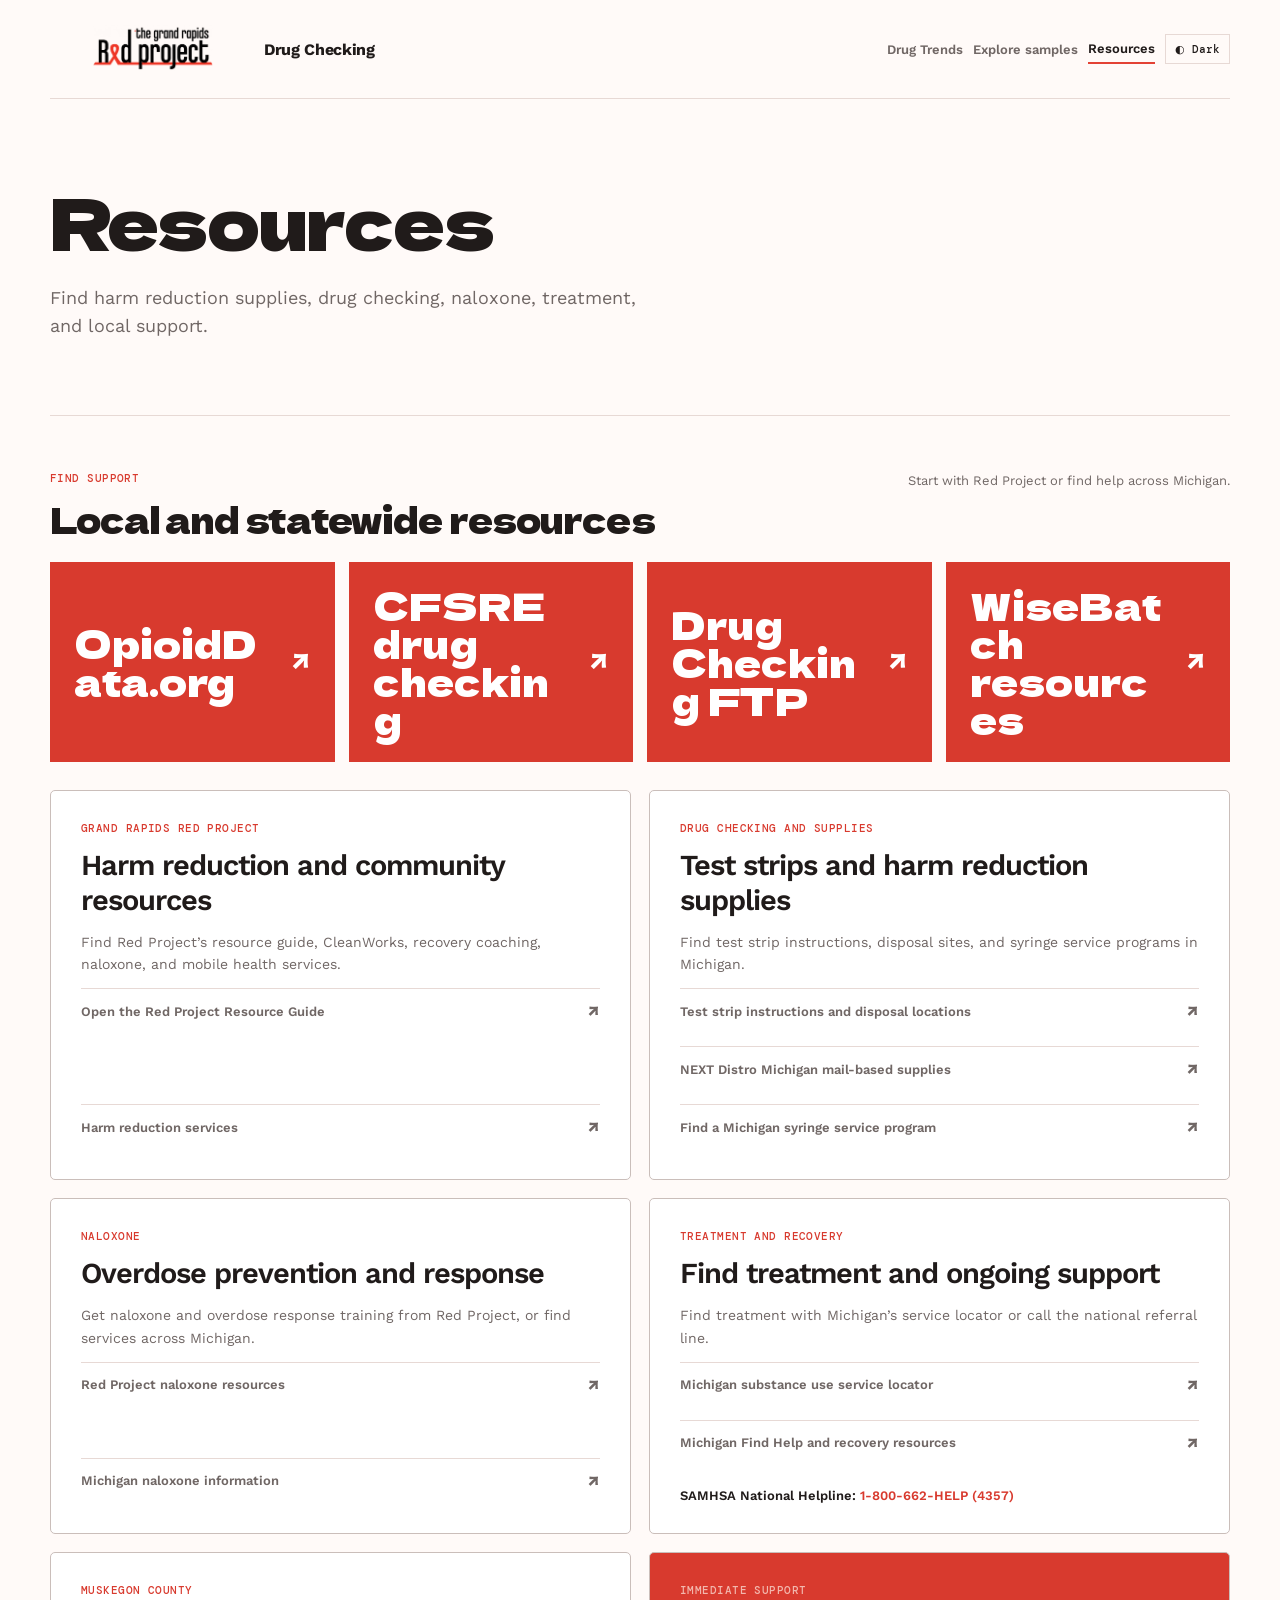
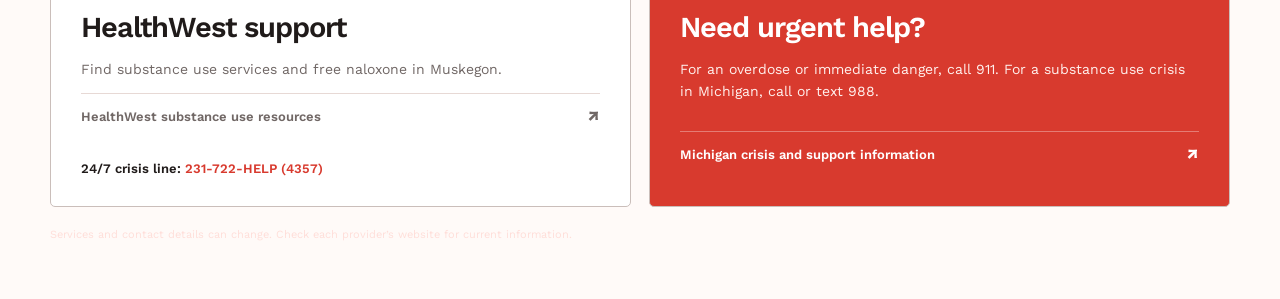
==== commit 242b80ad: "Add featured WiseBatch resources" ====
--- a/resources.html
+++ b/resources.html
@@ -8,7 +8,7 @@
     <link rel="preconnect" href="https://fonts.googleapis.com" />
     <link rel="preconnect" href="https://fonts.gstatic.com" crossorigin />
     <link href="https://fonts.googleapis.com/css2?family=DM+Mono:wght@400;500&family=Dela+Gothic+One&family=Work+Sans:wght@400;500;600;700;800&display=swap" rel="stylesheet" />
-    <link rel="stylesheet" href="styles.css?v=priority-resources-2" />
+    <link rel="stylesheet" href="styles.css?v=priority-resources-3" />
   </head>
   <body>
     <main>
@@ -23,6 +23,7 @@
           <a class="resource-feature priority-resource" href="https://opioiddata.org/" target="_blank" rel="noopener noreferrer"><span><strong>OpioidData.org</strong></span><b aria-hidden="true">↗</b></a>
           <a class="resource-feature priority-resource" href="https://www.cfsre.org/nps-discovery/drug-checking" target="_blank" rel="noopener noreferrer"><span><strong>CFSRE drug checking</strong></span><b aria-hidden="true">↗</b></a>
           <a class="resource-feature priority-resource" href="https://www.drugcheckingftp.org/" target="_blank" rel="noopener noreferrer"><span><strong>Drug Checking FTP</strong></span><b aria-hidden="true">↗</b></a>
+          <a class="resource-feature priority-resource" href="https://wisebatch.com/resources/" target="_blank" rel="noopener noreferrer"><span><strong>WiseBatch resources</strong></span><b aria-hidden="true">↗</b></a>
         </div>
         <div class="resources-grid">
           <article class="panel resource-card">
--- a/styles.css
+++ b/styles.css
@@ -80,7 +80,7 @@
 .metric:not(.highlight){border-color:color-mix(in srgb,var(--line) 76%,var(--muted))}
 .trends-banner{box-shadow:0 5px 18px #1b29330d}
 
-.priority-resources{display:grid;grid-template-columns:repeat(3,minmax(0,1fr));gap:14px;margin:24px 0}
+.priority-resources{display:grid;grid-template-columns:repeat(4,minmax(0,1fr));gap:14px;margin:24px 0}
 .priority-resources .priority-resource{min-width:0;min-height:145px;margin:0;padding:22px;}
 .priority-resources .priority-resource>span{min-width:0}
 .priority-resources .priority-resource strong{overflow-wrap:anywhere}
@@ -88,4 +88,5 @@
 .resources-grid .resource-link:hover{color:var(--pine)}
 .resources-grid .resource-alert .resource-link{color:var(--on-ink)}
 .resources-grid .resource-alert .resource-link:hover{color:var(--on-ink)}
+@media(max-width:900px){.priority-resources{grid-template-columns:repeat(2,minmax(0,1fr))}}
 @media(max-width:680px){.priority-resources{grid-template-columns:1fr;gap:13px}.priority-resources .priority-resource{min-height:96px;padding:22px}}
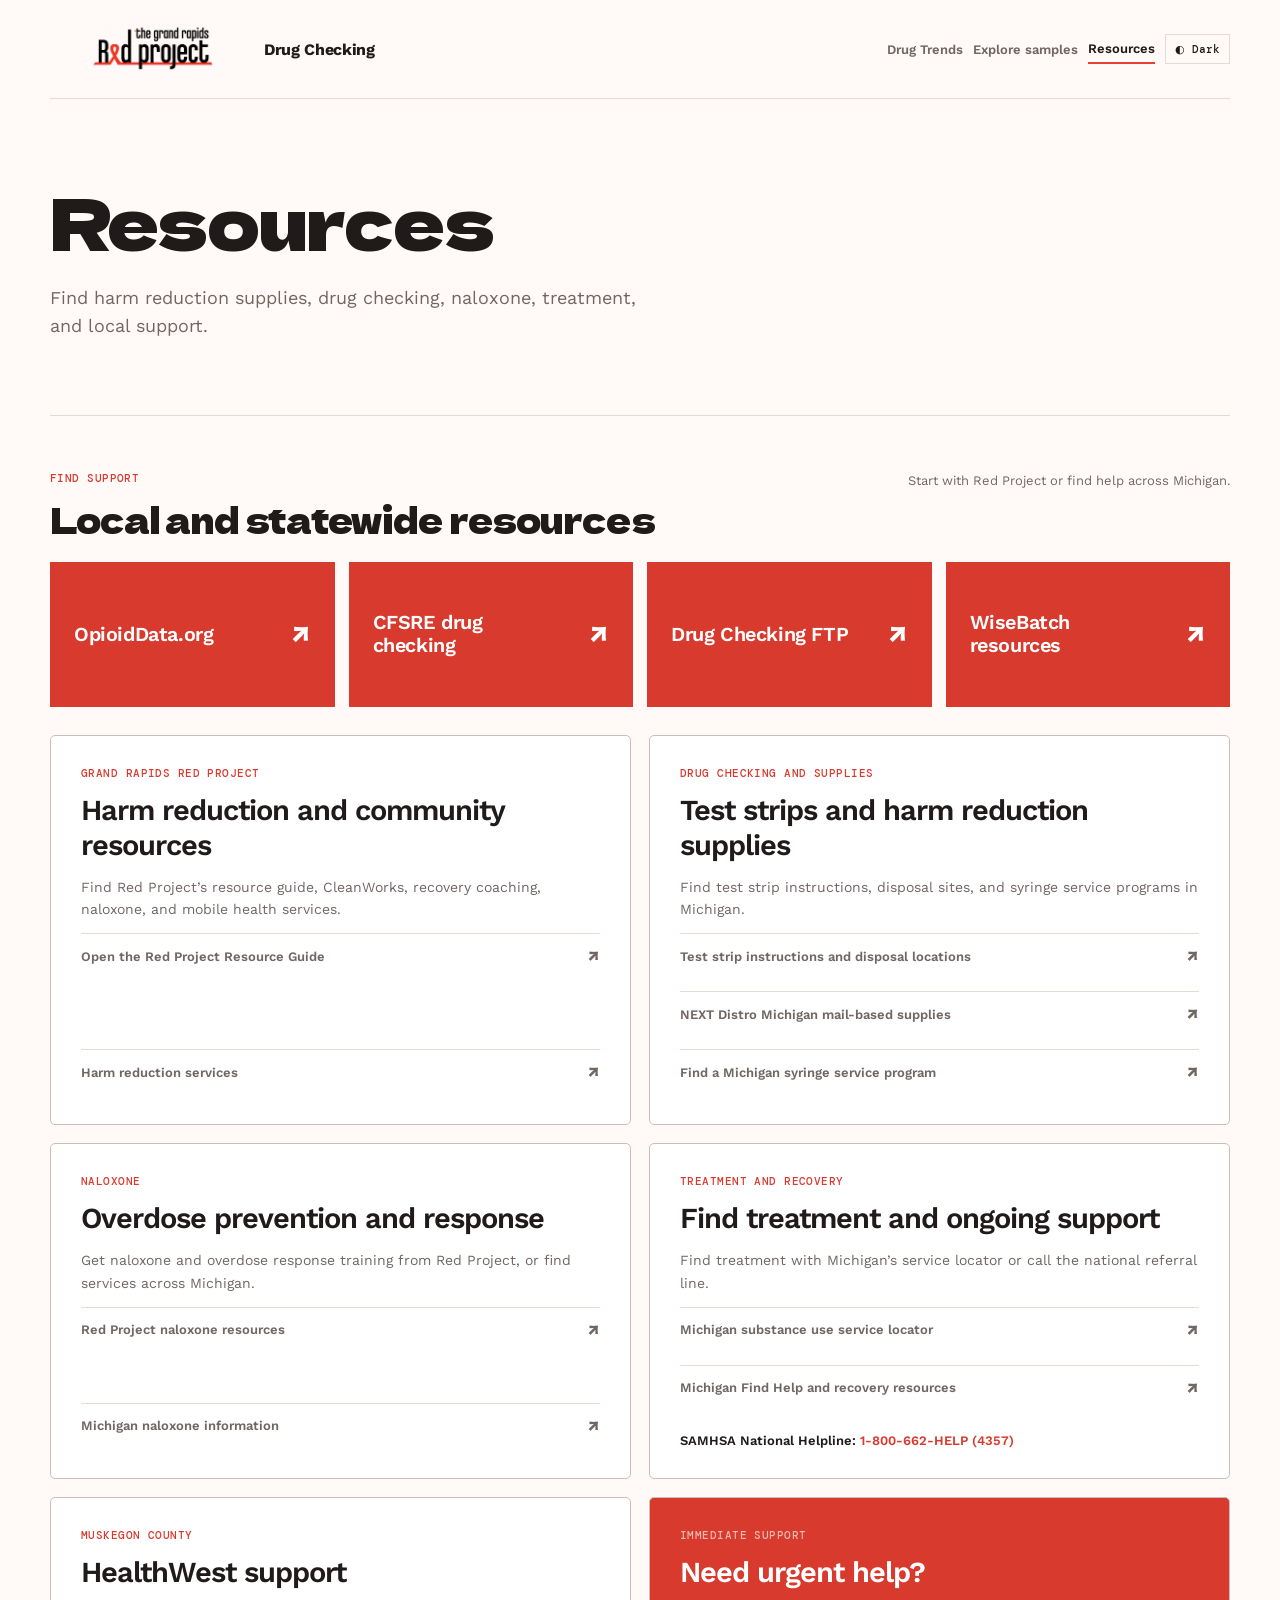
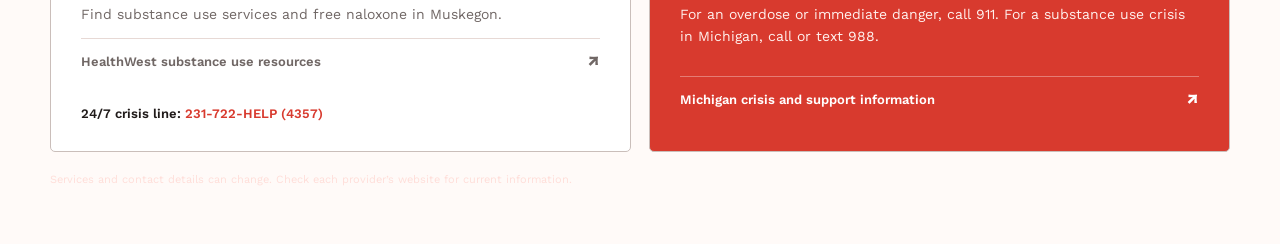
==== commit 80c282e8: "Refine featured resource typography" ====
--- a/resources.html
+++ b/resources.html
@@ -8,7 +8,7 @@
     <link rel="preconnect" href="https://fonts.googleapis.com" />
     <link rel="preconnect" href="https://fonts.gstatic.com" crossorigin />
     <link href="https://fonts.googleapis.com/css2?family=DM+Mono:wght@400;500&family=Dela+Gothic+One&family=Work+Sans:wght@400;500;600;700;800&display=swap" rel="stylesheet" />
-    <link rel="stylesheet" href="styles.css?v=priority-resources-3" />
+    <link rel="stylesheet" href="styles.css?v=priority-resources-4" />
   </head>
   <body>
     <main>
--- a/styles.css
+++ b/styles.css
@@ -57,7 +57,7 @@
 .lab-average-card{display:flex;align-items:center;gap:20px;max-width:720px;margin-top:25px;padding:22px 26px;border:1px solid var(--line);background:var(--surface)}.lab-average-card>strong{color:var(--pine);font:400 clamp(48px,8vw,76px)/1 'Dela Gothic One',Impact,sans-serif}.lab-average-card h3{margin:0 0 7px;font-size:16px}.lab-average-card p{margin:0;color:var(--muted);font:500 11px 'DM Mono',monospace}.lab-average-note{max-width:780px}@media(max-width:500px){.lab-average-card{gap:15px;padding:17px}.lab-average-card>strong{font-size:54px}}
 
 .reading-panel{max-width:780px}
-.resource-feature{display:flex;align-items:center;justify-content:space-between;gap:20px;margin-top:24px;padding:24px 28px;border:2px solid var(--pine);background:var(--pine);color:var(--on-ink);text-decoration:none;transition:transform .18s ease,box-shadow .18s ease}.resource-feature:hover{transform:translateY(-2px);box-shadow:0 12px 28px #1a2a1d22}.resource-feature>span{display:grid;gap:7px}.resource-feature .kicker{margin:0;color:var(--lime)}.resource-feature strong{font-family:'Dela Gothic One',sans-serif;font-size:clamp(24px,3.3vw,38px);font-weight:400;line-height:1}.resource-feature-copy{font-size:14px;color:#fff0ed}.resource-feature>b{font-size:28px}.resources-grid{display:grid;grid-template-columns:repeat(2,minmax(0,1fr));gap:18px;margin-top:28px}.resource-card{display:flex;min-width:0;flex-direction:column;align-items:stretch;gap:13px}.resource-card .kicker{margin:0}.resource-card h2{font-size:clamp(21px,2.4vw,29px);line-height:1.12}.resource-card>p:not(.kicker):not(.resource-contact){margin:0;color:var(--muted);font-size:14px;line-height:1.6}.resource-link{display:flex;align-items:center;justify-content:space-between;gap:14px;padding:12px 0;border-top:1px solid var(--line);color:var(--pine);font-size:13px;font-weight:700;text-decoration:none}.resource-link:last-of-type{margin-top:auto}.resource-link:hover span{text-decoration:underline}.resource-link b{flex:none;font-size:17px}.resource-contact{margin:auto 0 0;padding-top:10px;color:var(--ink);font-size:13px;font-weight:600}.resource-contact a{color:var(--pine);text-decoration:none}.resource-contact a:hover{text-decoration:underline}.resource-alert{border-color:var(--pine);background:var(--pine);color:var(--on-ink)}.resource-alert .kicker{color:var(--lime)}.resource-alert>p:not(.kicker){color:#fff0ed!important}.resource-alert .resource-link{border-color:#ffffff55;color:var(--on-ink)}.resources-note{margin-top:20px}
+.resource-feature{display:flex;align-items:center;justify-content:space-between;gap:20px;margin-top:24px;padding:24px 28px;border:2px solid var(--pine);background:var(--pine);color:var(--on-ink);text-decoration:none;transition:transform .18s ease,box-shadow .18s ease}.resource-feature:hover{transform:translateY(-2px);box-shadow:0 12px 28px #1a2a1d22}.resource-feature>span{display:grid;gap:7px}.resource-feature .kicker{margin:0;color:var(--lime)}.resource-feature strong{font-family:Work Sans,Arial,sans-serif;font-size:clamp(18px,1.55vw,22px);font-weight:600;letter-spacing:-.02em;line-height:1.2}.resource-feature-copy{font-size:14px;color:#fff0ed}.resource-feature>b{font-size:28px}.resources-grid{display:grid;grid-template-columns:repeat(2,minmax(0,1fr));gap:18px;margin-top:28px}.resource-card{display:flex;min-width:0;flex-direction:column;align-items:stretch;gap:13px}.resource-card .kicker{margin:0}.resource-card h2{font-size:clamp(21px,2.4vw,29px);line-height:1.12}.resource-card>p:not(.kicker):not(.resource-contact){margin:0;color:var(--muted);font-size:14px;line-height:1.6}.resource-link{display:flex;align-items:center;justify-content:space-between;gap:14px;padding:12px 0;border-top:1px solid var(--line);color:var(--pine);font-size:13px;font-weight:700;text-decoration:none}.resource-link:last-of-type{margin-top:auto}.resource-link:hover span{text-decoration:underline}.resource-link b{flex:none;font-size:17px}.resource-contact{margin:auto 0 0;padding-top:10px;color:var(--ink);font-size:13px;font-weight:600}.resource-contact a{color:var(--pine);text-decoration:none}.resource-contact a:hover{text-decoration:underline}.resource-alert{border-color:var(--pine);background:var(--pine);color:var(--on-ink)}.resource-alert .kicker{color:var(--lime)}.resource-alert>p:not(.kicker){color:#fff0ed!important}.resource-alert .resource-link{border-color:#ffffff55;color:var(--on-ink)}.resources-note{margin-top:20px}
 @media(max-width:680px){.resources-grid{grid-template-columns:1fr;gap:13px}.resource-card{gap:11px;padding:22px}.resource-card h2{font-size:23px}.resource-feature{padding:22px}}
 .brand-title{color:var(--ink);font-size:16px;font-weight:700;letter-spacing:-.02em;white-space:nowrap}@media(max-width:680px){.nav{flex-wrap:wrap}.brand-logo{width:clamp(120px,34vw,165px);max-height:42px}.brand-title{font-size:15px}.nav-actions{width:100%;justify-content:flex-start}}@media(max-width:390px){.brand-logo{width:112px}.brand-title{font-size:14px}}
 .trend-filter-controls{display:grid;grid-template-columns:minmax(210px,1fr) minmax(280px,1.5fr);align-items:end;gap:16px;padding:18px 0}.trend-select-label,.trend-control-label{display:grid;gap:7px;color:var(--muted);font:500 11px 'DM Mono',monospace;letter-spacing:.04em;text-transform:uppercase}.trend-select-label select{min-height:42px;padding:10px;background:var(--surface);color:var(--ink);font:500 13px Work Sans,sans-serif;text-transform:none}.contaminant-filter{display:grid;gap:7px}.contaminant-filter details{position:relative}.contaminant-filter summary{display:flex;align-items:center;justify-content:space-between;min-height:42px;padding:10px 12px;border:1px solid var(--line);background:var(--surface);color:var(--ink);font:500 13px Work Sans,sans-serif;cursor:pointer;list-style:none}.contaminant-filter summary::-webkit-details-marker{display:none}.contaminant-filter summary::after{content:'▾';margin-left:12px;color:var(--muted)}.contaminant-menu{position:absolute;z-index:20;top:calc(100% + 5px);left:0;width:min(440px,calc(100vw - 36px));padding:12px;border:1px solid var(--line);background:var(--surface);box-shadow:0 10px 28px #1b293322}.contaminant-menu>input{padding:9px}.contaminant-options{display:grid;max-height:240px;overflow:auto;margin-top:9px;border:1px solid var(--line)}.contaminant-option{display:flex;grid-template-columns:auto 1fr;align-items:center;gap:9px;padding:8px 9px;color:var(--ink);font:500 12px Work Sans,sans-serif;letter-spacing:normal;text-transform:none;cursor:pointer}.contaminant-option:hover{background:color-mix(in srgb,var(--surface) 75%,var(--line))}.contaminant-option input{width:15px;height:15px;flex:none;margin:0;accent-color:var(--pine)}.contaminant-empty{margin:0;padding:12px;color:var(--muted);font-size:12px}.clear-contaminants{margin-top:10px;padding:7px 10px;border:1px solid var(--line);background:transparent;color:var(--ink);font:600 12px Work Sans,sans-serif;cursor:pointer}.trend-legend-swatch{width:9px;height:9px;border-radius:2px;flex:none}.chart-empty-message{fill:var(--muted)!important;font:500 13px Work Sans,sans-serif!important}@media(max-width:650px){.trend-filter-controls{grid-template-columns:1fr;gap:13px}.contaminant-menu{position:static;width:100%;margin-top:5px}}
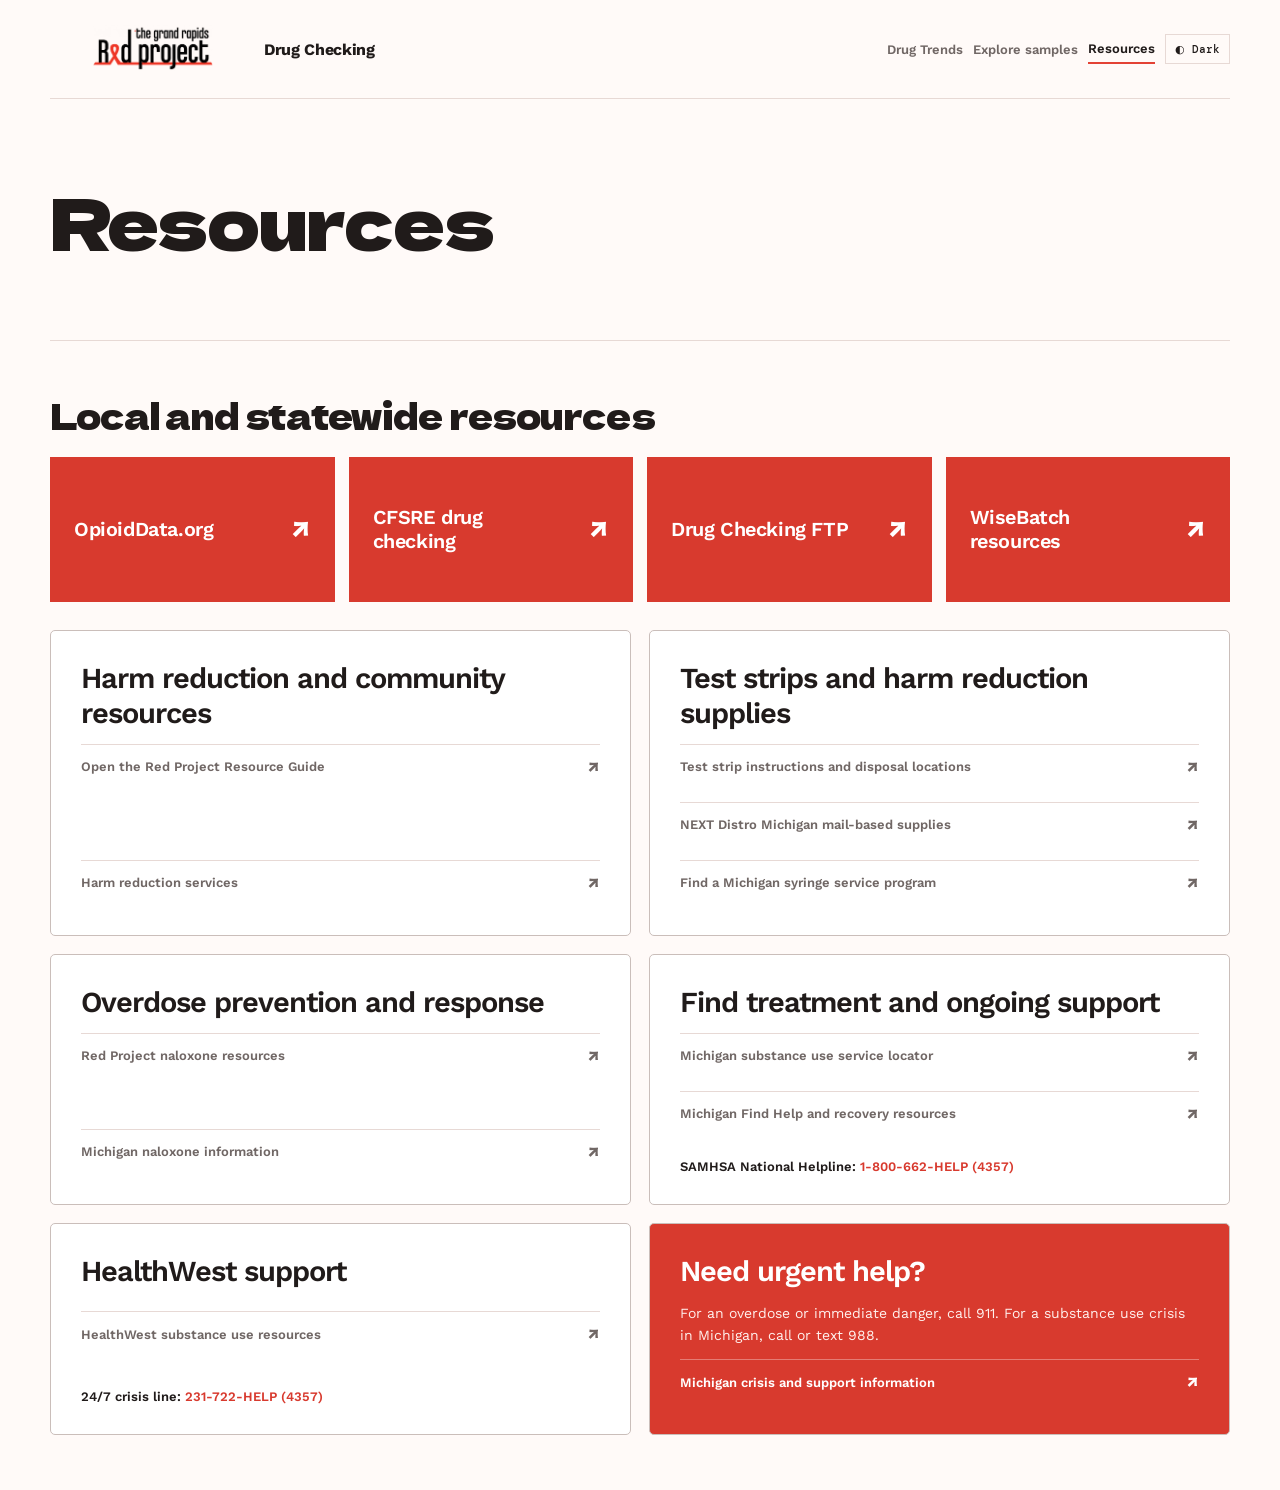
==== commit a40c5e7e: "Remove small copy from resources page" ====
--- a/resources.html
+++ b/resources.html
@@ -15,10 +15,9 @@
       <nav class="nav wrap"><a class="brand" href="index.html"><img class="brand-logo" src="assets/grand-rapids-red-project-logo.png" alt="Grand Rapids Red Project"><span class="brand-title">Drug Checking</span></a><div class="nav-actions"><a class="page-link" href="index.html">Drug Trends</a><a class="page-link" href="samples.html">Explore samples</a><a class="page-link active" href="resources.html" aria-current="page">Resources</a><button class="theme-toggle" id="themeToggle" type="button" aria-label="Switch to dark theme" title="Switch to dark theme"><span aria-hidden="true">◐</span><span class="theme-label">Dark</span></button></div></nav>
       <section class="hero wrap compact-hero">
         <h1>Resources</h1>
-        <p class="hero-copy">Find harm reduction supplies, drug checking, naloxone, treatment, and local support.</p>
       </section>
       <section class="wrap section resources-section" aria-labelledby="resources-title">
-        <div class="section-head"><div><p class="kicker">Find support</p><h2 id="resources-title">Local and statewide resources</h2></div><p class="muted">Start with Red Project or find help across Michigan.</p></div>
+        <div class="section-head"><div><h2 id="resources-title">Local and statewide resources</h2></div></div>
         <div class="priority-resources" aria-label="Featured resources">
           <a class="resource-feature priority-resource" href="https://opioiddata.org/" target="_blank" rel="noopener noreferrer"><span><strong>OpioidData.org</strong></span><b aria-hidden="true">↗</b></a>
           <a class="resource-feature priority-resource" href="https://www.cfsre.org/nps-discovery/drug-checking" target="_blank" rel="noopener noreferrer"><span><strong>CFSRE drug checking</strong></span><b aria-hidden="true">↗</b></a>
@@ -27,44 +26,38 @@
         </div>
         <div class="resources-grid">
           <article class="panel resource-card">
-            <p class="kicker">Grand Rapids Red Project</p><h2>Harm reduction and community resources</h2>
-            <p>Find Red Project’s resource guide, CleanWorks, recovery coaching, naloxone, and mobile health services.</p>
+            <h2>Harm reduction and community resources</h2>
             <a class="resource-link" href="https://www.redproject.org/resource-guide" target="_blank" rel="noopener noreferrer"><span>Open the Red Project Resource Guide</span><b aria-hidden="true">↗</b></a>
             <a class="resource-link" href="https://www.redproject.org/harm-reduction-services" target="_blank" rel="noopener noreferrer"><span>Harm reduction services</span><b aria-hidden="true">↗</b></a>
           </article>
           <article class="panel resource-card">
-            <p class="kicker">Drug checking and supplies</p><h2>Test strips and harm reduction supplies</h2>
-            <p>Find test strip instructions, disposal sites, and syringe service programs in Michigan.</p>
+            <h2>Test strips and harm reduction supplies</h2>
             <a class="resource-link" href="https://www.redproject.org/naloxone-boxes" target="_blank" rel="noopener noreferrer"><span>Test strip instructions and disposal locations</span><b aria-hidden="true">↗</b></a>
             <a class="resource-link" href="https://nextdistro.org/midistro" target="_blank" rel="noopener noreferrer"><span>NEXT Distro Michigan mail-based supplies</span><b aria-hidden="true">↗</b></a>
             <a class="resource-link" href="https://www.michigan.gov/mdhhs/keep-mi-healthy/mentalhealth/drugcontrol/syringe-service-programs/find-a-syringe-service-program-near-me" target="_blank" rel="noopener noreferrer"><span>Find a Michigan syringe service program</span><b aria-hidden="true">↗</b></a>
           </article>
           <article class="panel resource-card">
-            <p class="kicker">Naloxone</p><h2>Overdose prevention and response</h2>
-            <p>Get naloxone and overdose response training from Red Project, or find services across Michigan.</p>
+            <h2>Overdose prevention and response</h2>
             <a class="resource-link" href="https://www.redproject.org/naloxone-boxes" target="_blank" rel="noopener noreferrer"><span>Red Project naloxone resources</span><b aria-hidden="true">↗</b></a>
             <a class="resource-link" href="https://www.michigan.gov/opioids/find-help/naloxone-page" target="_blank" rel="noopener noreferrer"><span>Michigan naloxone information</span><b aria-hidden="true">↗</b></a>
           </article>
           <article class="panel resource-card">
-            <p class="kicker">Treatment and recovery</p><h2>Find treatment and ongoing support</h2>
-            <p>Find treatment with Michigan’s service locator or call the national referral line.</p>
+            <h2>Find treatment and ongoing support</h2>
             <a class="resource-link" href="https://www.michigan.gov/opioids/find-help/misud-locator" target="_blank" rel="noopener noreferrer"><span>Michigan substance use service locator</span><b aria-hidden="true">↗</b></a>
             <a class="resource-link" href="https://www.michigan.gov/opioids/find-help" target="_blank" rel="noopener noreferrer"><span>Michigan Find Help and recovery resources</span><b aria-hidden="true">↗</b></a>
             <p class="resource-contact">SAMHSA National Helpline: <a href="tel:18006624357">1-800-662-HELP (4357)</a></p>
           </article>
           <article class="panel resource-card">
-            <p class="kicker">Muskegon County</p><h2>HealthWest support</h2>
-            <p>Find substance use services and free naloxone in Muskegon.</p>
+            <h2>HealthWest support</h2>
             <a class="resource-link" href="https://healthwest.net/substance-use-disorders/" target="_blank" rel="noopener noreferrer"><span>HealthWest substance use resources</span><b aria-hidden="true">↗</b></a>
             <p class="resource-contact">24/7 crisis line: <a href="tel:2317224357">231-722-HELP (4357)</a></p>
           </article>
           <article class="panel resource-card resource-alert">
-            <p class="kicker">Immediate support</p><h2>Need urgent help?</h2>
+            <h2>Need urgent help?</h2>
             <p>For an overdose or immediate danger, call 911. For a substance use crisis in Michigan, call or text 988.</p>
             <a class="resource-link" href="https://www.michigan.gov/opioids/find-help" target="_blank" rel="noopener noreferrer"><span>Michigan crisis and support information</span><b aria-hidden="true">↗</b></a>
           </article>
         </div>
-        <p class="fine-print resources-note">Services and contact details can change. Check each provider’s website for current information.</p>
       </section>
     </main>
     <script src="resources.js?v=1"></script>
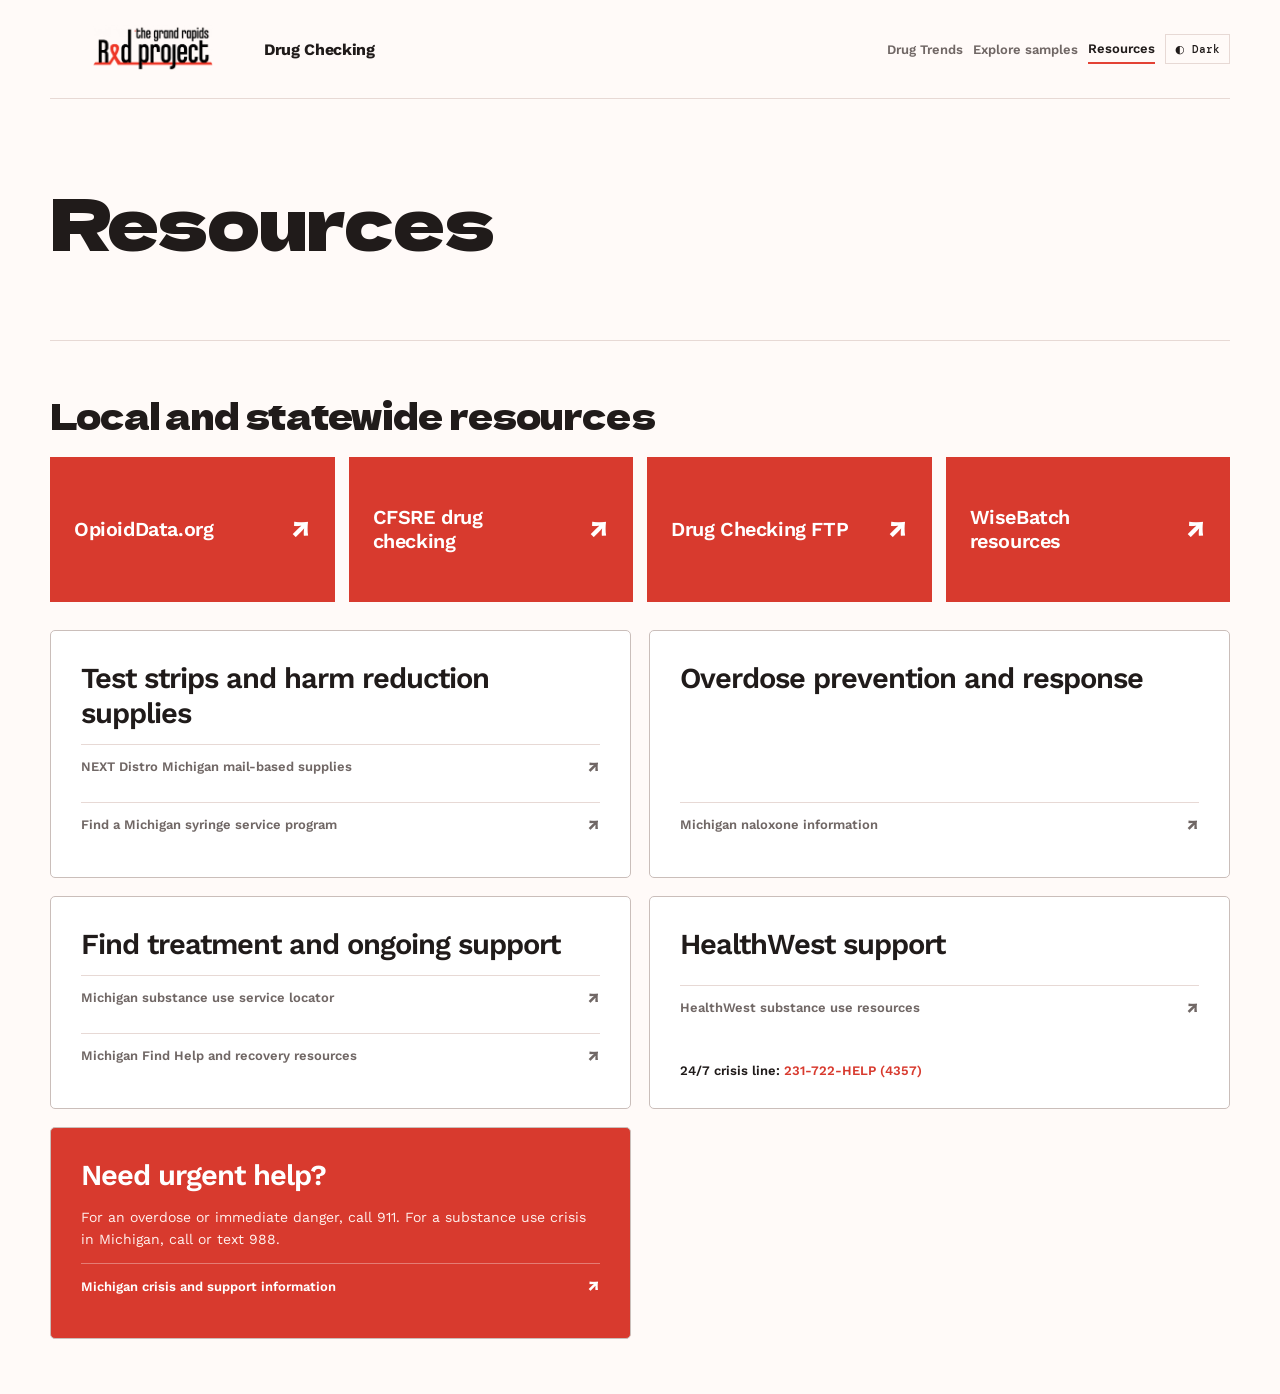
==== commit ec72a4a5: "Remove SAMHSA and Red Project resource links" ====
--- a/resources.html
+++ b/resources.html
@@ -26,26 +26,18 @@
         </div>
         <div class="resources-grid">
           <article class="panel resource-card">
-            <h2>Harm reduction and community resources</h2>
-            <a class="resource-link" href="https://www.redproject.org/resource-guide" target="_blank" rel="noopener noreferrer"><span>Open the Red Project Resource Guide</span><b aria-hidden="true">↗</b></a>
-            <a class="resource-link" href="https://www.redproject.org/harm-reduction-services" target="_blank" rel="noopener noreferrer"><span>Harm reduction services</span><b aria-hidden="true">↗</b></a>
-          </article>
-          <article class="panel resource-card">
             <h2>Test strips and harm reduction supplies</h2>
-            <a class="resource-link" href="https://www.redproject.org/naloxone-boxes" target="_blank" rel="noopener noreferrer"><span>Test strip instructions and disposal locations</span><b aria-hidden="true">↗</b></a>
             <a class="resource-link" href="https://nextdistro.org/midistro" target="_blank" rel="noopener noreferrer"><span>NEXT Distro Michigan mail-based supplies</span><b aria-hidden="true">↗</b></a>
             <a class="resource-link" href="https://www.michigan.gov/mdhhs/keep-mi-healthy/mentalhealth/drugcontrol/syringe-service-programs/find-a-syringe-service-program-near-me" target="_blank" rel="noopener noreferrer"><span>Find a Michigan syringe service program</span><b aria-hidden="true">↗</b></a>
           </article>
           <article class="panel resource-card">
             <h2>Overdose prevention and response</h2>
-            <a class="resource-link" href="https://www.redproject.org/naloxone-boxes" target="_blank" rel="noopener noreferrer"><span>Red Project naloxone resources</span><b aria-hidden="true">↗</b></a>
             <a class="resource-link" href="https://www.michigan.gov/opioids/find-help/naloxone-page" target="_blank" rel="noopener noreferrer"><span>Michigan naloxone information</span><b aria-hidden="true">↗</b></a>
           </article>
           <article class="panel resource-card">
             <h2>Find treatment and ongoing support</h2>
             <a class="resource-link" href="https://www.michigan.gov/opioids/find-help/misud-locator" target="_blank" rel="noopener noreferrer"><span>Michigan substance use service locator</span><b aria-hidden="true">↗</b></a>
             <a class="resource-link" href="https://www.michigan.gov/opioids/find-help" target="_blank" rel="noopener noreferrer"><span>Michigan Find Help and recovery resources</span><b aria-hidden="true">↗</b></a>
-            <p class="resource-contact">SAMHSA National Helpline: <a href="tel:18006624357">1-800-662-HELP (4357)</a></p>
           </article>
           <article class="panel resource-card">
             <h2>HealthWest support</h2>
